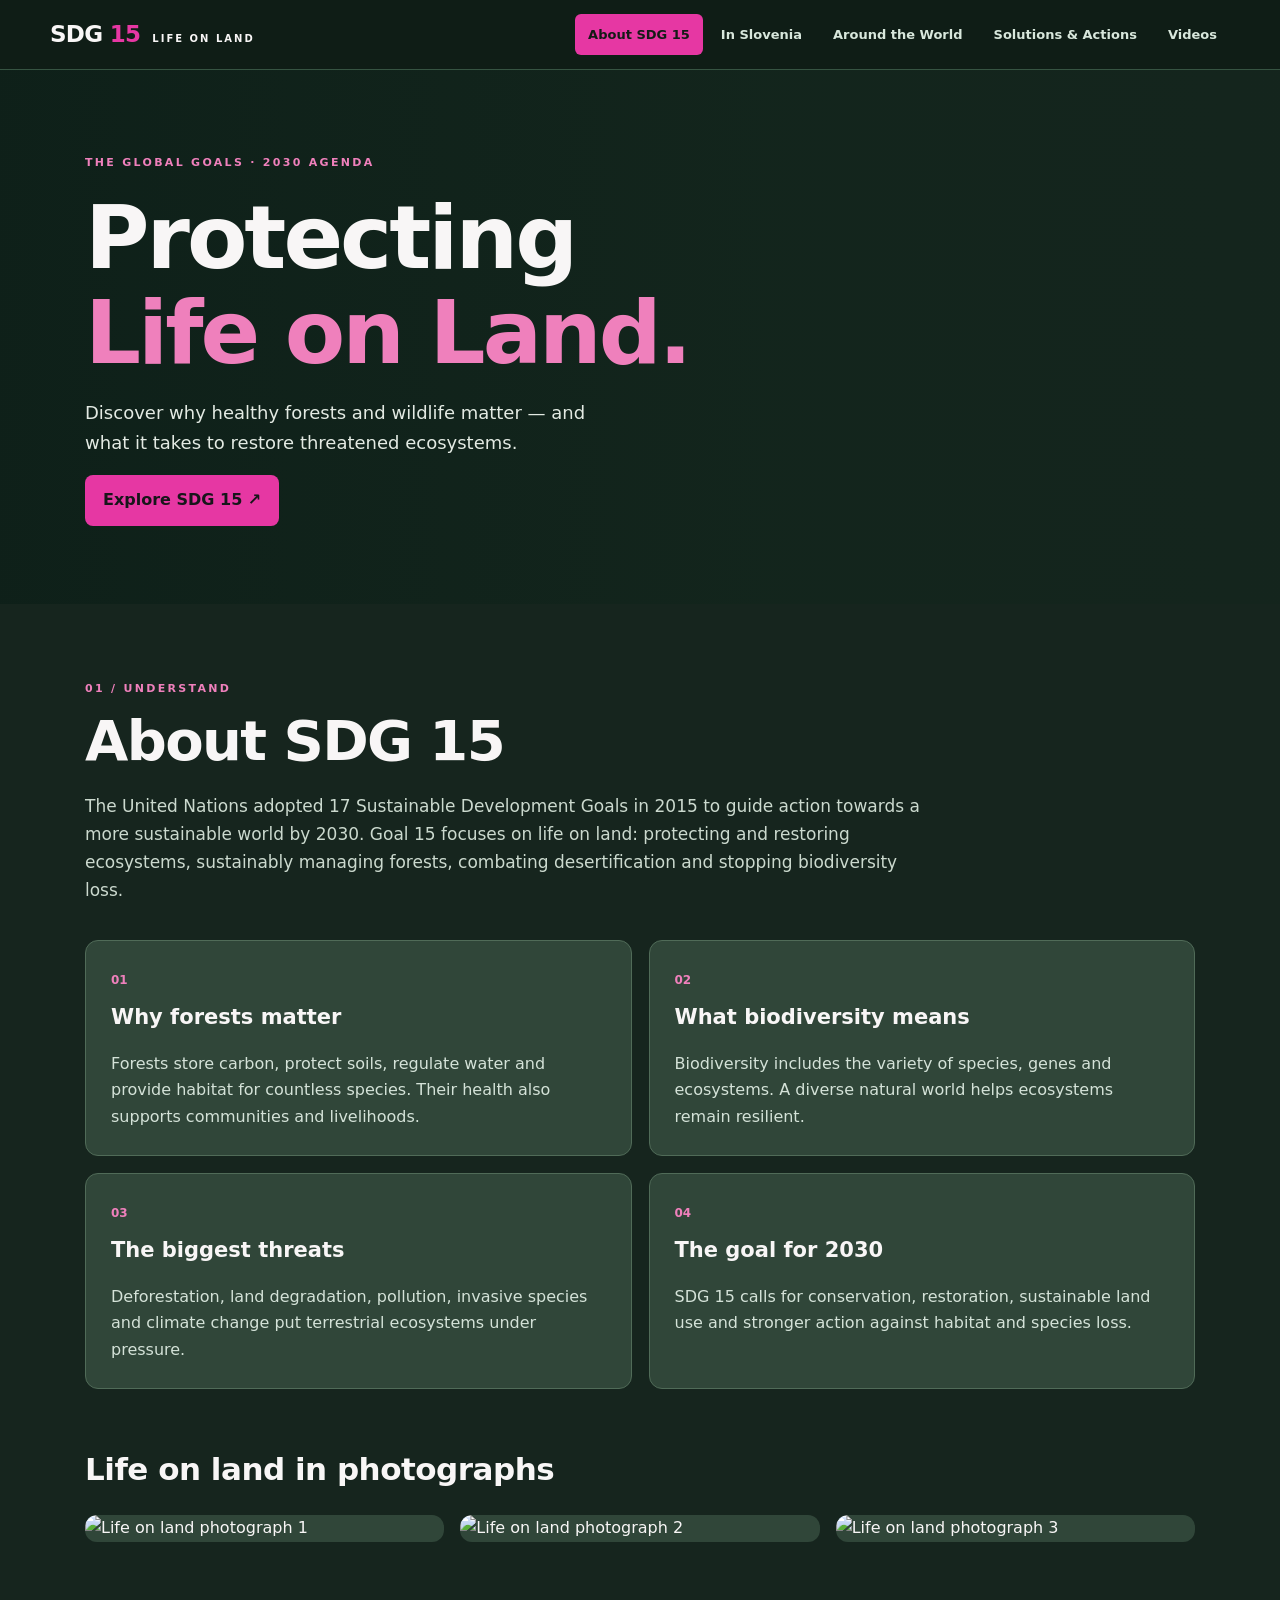
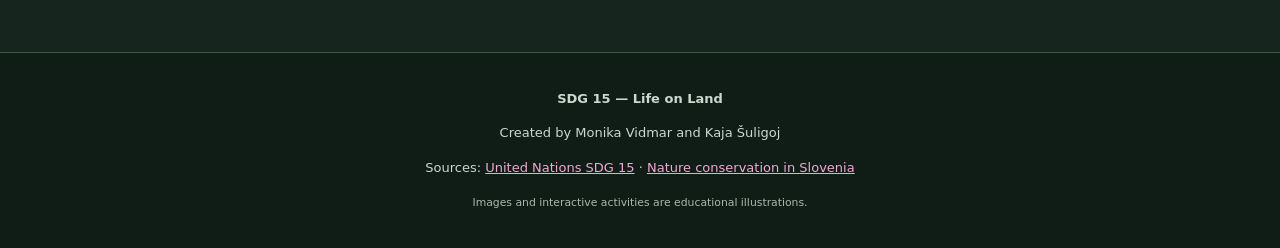
==== index.html @ 10793a38 "Render homepage photographs from repository-relative image paths outside the script-managed gallery" ====
<!doctype html><html lang="en"><head><meta charset="utf-8"><meta name="viewport" content="width=device-width,initial-scale=1"><meta name="theme-color" content="#16251e"><meta name="description" content="Explore SDG 15, Slovenian wildlife and forest conservation worldwide through interactive missions."><title>Life on Land | SDG 15</title><link rel="stylesheet" href="style.css?v=gallery-fix-4"></head><body><header><a class="logo" href="#about">SDG <b>15</b><small>LIFE ON LAND</small></a><nav aria-label="Main navigation"><a href="#about">About SDG 15</a><a href="#slovenia">In Slovenia</a><a href="#world">Around the World</a><a href="#solutions">Solutions &amp; Actions</a><a href="#videos">Videos</a></nav></header><div class="hero"><div class="wrap"><span class="eyebrow">THE GLOBAL GOALS · 2030 AGENDA</span><h1>Protecting<br><em>Life on Land.</em></h1><p>Discover why healthy forests and wildlife matter — and what it takes to restore threatened ecosystems.</p><a class="primary" href="#about">Explore SDG 15 <span aria-hidden="true">↗</span></a></div></div><main class="wrap"><section class="page" id="about"><div class="intro"><span class="eyebrow">01 / UNDERSTAND</span><h2>About SDG 15</h2><p>The United Nations adopted 17 Sustainable Development Goals in 2015 to guide action towards a more sustainable world by 2030. Goal 15 focuses on life on land: protecting and restoring ecosystems, sustainably managing forests, combating desertification and stopping biodiversity loss.</p></div><div class="cards two"><article class="card"><span class="index">01</span><h3>Why forests matter</h3><p>Forests store carbon, protect soils, regulate water and provide habitat for countless species. Their health also supports communities and livelihoods.</p></article><article class="card"><span class="index">02</span><h3>What biodiversity means</h3><p>Biodiversity includes the variety of species, genes and ecosystems. A diverse natural world helps ecosystems remain resilient.</p></article><article class="card"><span class="index">03</span><h3>The biggest threats</h3><p>Deforestation, land degradation, pollution, invasive species and climate change put terrestrial ecosystems under pressure.</p></article><article class="card"><span class="index">04</span><h3>The goal for 2030</h3><p>SDG 15 calls for conservation, restoration, sustainable land use and stronger action against habitat and species loss.</p></article></div><h3 class="subhead">Life on land in photographs</h3><div aria-label="Life on land photographs" style="display:grid;grid-template-columns:repeat(auto-fit,minmax(220px,1fr));gap:16px;margin:20px 0"><img src="slike/multimediji2.png" alt="Life on land photograph 1" style="display:block;width:100%;height:auto;max-height:380px;object-fit:contain;background:#304639;border-radius:12px"><img src="slike/multimediji3.png" alt="Life on land photograph 2" style="display:block;width:100%;height:auto;max-height:380px;object-fit:contain;background:#304639;border-radius:12px"><img src="slike/multimediji5.png" alt="Life on land photograph 3" style="display:block;width:100%;height:auto;max-height:380px;object-fit:contain;background:#304639;border-radius:12px"></div></section><section class="page" id="slovenia"><div class="intro"><span class="eyebrow">02 / LOCAL ECOSYSTEMS</span><h2>SDG 15 in Slovenia</h2><p>More than half of Slovenia is forested. From the Julian Alps to the Dinaric forests, the country is home to remarkable wildlife and protected landscapes. Conservation must balance healthy habitats with human activity.</p></div><div class="cards two"><article class="card"><h3>Forests and biodiversity</h3><p>Slovenian forests are home to brown bears, wolves, Eurasian lynx, deer and many bird species. Connected habitats help wildlife survive.</p></article><article class="card"><h3>Protection and challenges</h3><p>Triglav National Park and Natura 2000 sites help safeguard habitats. Fragmentation, invasive species, storms, drought and pests remain concerns.</p></article></div><h3 class="subhead">Forest Guardians <span class="tag">9 hidden animals</span></h3><p class="muted">Search a dark Slovenian forest with your flashlight. Find nine hidden animals and discover a fascinating fact about each one.</p><div class="game-panel"><div class="game-head"><div><span class="eyebrow">SLOVENIA · INTERACTIVE EXPERIENCE</span><h3 id="fg-title">Night Forest Adventure</h3></div><span class="status" id="fg-status">ANIMAL SEARCH</span></div><p id="fg-instruction" class="muted">Move your flashlight across the forest. Look carefully for nine hidden animals and tap each one to discover a fact.</p><div id="night-game" class="night-game" aria-label="Explore the forest by moving the flashlight"><div class="night-forest"></div><div class="darkness" id="darkness"></div><div id="animal-layer"></div><div class="torch" id="torch"></div></div><div class="game-foot"><p id="fg-progress" aria-live="polite">Animals Found: 0 / 9</p><button type="button" class="secondary" id="fg-replay">Play Again</button></div><div id="animal-facts" class="fact-grid"></div></div></div><h3 class="subhead">Slovenia in photographs</h3><div class="gallery" data-gallery="slovenia"></div></section><section class="page" id="world"><div class="intro"><span class="eyebrow">03 / GLOBAL PERSPECTIVE</span><h2>SDG 15 Around the World</h2><p>Environmental challenges vary across countries. Explore five real forest regions on the interactive map to learn how deforestation, habitat fragmentation and biodiversity loss affect ecosystems.</p></div><div class="cards three"><article class="card"><h3>Deforestation</h3><p>Clearing forests for agriculture and other land uses removes habitat and disrupts ecosystems.</p></article><article class="card"><h3>Habitat fragmentation</h3><p>Roads and land conversion can divide wildlife populations and interrupt movement.</p></article><article class="card"><h3>Degraded land</h3><p>Soil damage, unsustainable land use and pollution can make ecosystems harder to restore.</p></article></div><h3 class="subhead">Interactive World Map</h3><p class="muted">Click a location on the world map to discover an environmental problem and learn what can help protect nature.</p><div class="map-shell"><div class="world-map satellite-map" id="info-map" aria-label="Interactive satellite world map"></div><div class="map-detail" id="info-detail" aria-live="polite"><span class="eyebrow">SELECT A LOCATION</span><h3>Explore a forest region</h3><p>Choose one of the five marked locations on the map.</p></div></div><h3 class="subhead">Global ecosystems in photographs</h3><div class="gallery" data-gallery="world"></div></section><section class="page" id="solutions"><div class="intro"><span class="eyebrow">04 / TAKE ACTION</span><h2>Solutions and Actions</h2><p>Conservation requires long-term protection, careful land management and ecological restoration. Explore practical approaches — then test your knowledge with a final SDG 15 quiz.</p></div><div class="cards two"><article class="card"><h3>Restore native vegetation</h3><p>Support natural regeneration and plant appropriate native species where restoration is needed.</p></article><article class="card"><h3>Reconnect habitats</h3><p>Protect wildlife corridors so animals can move between forest areas.</p></article><article class="card"><h3>Protect threatened species</h3><p>Safeguard important habitats, reduce human pressures and support conservation monitoring.</p></article><article class="card"><h3>Choose sustainable practices</h3><p>Reduce waste, support responsible products and land use, and participate in local conservation.</p></article></div><h3 class="subhead">Final SDG 15 Quiz <span class="tag">5 questions</span></h3><p class="muted">Test what you have learned about protecting life on land. Choose one answer for each question and see your final score.</p><div class="game-panel" id="final-quiz"><div class="game-head"><div><span class="eyebrow">SDG 15 · KNOWLEDGE CHECK</span><h3>How much do you know?</h3></div><span class="status" id="quiz-progress">QUESTION 1 / 5</span></div><div id="quiz-question-area" aria-live="polite"></div><div id="quiz-result" hidden aria-live="polite"></div><div class="quiz-actions"><button type="button" class="primary" id="quiz-next" disabled>Next question</button><button type="button" class="secondary" id="quiz-restart" hidden>Try again</button></div></div><h3 class="subhead">Conservation in photographs</h3><div class="gallery" data-gallery="solutions"></div></section><section class="page" id="videos"><div class="intro"><span class="eyebrow">05 / WATCH &amp; LEARN</span><h2>Videos</h2><p>Explore two videos about our planet and the importance of protecting life on land.</p></div><div class="cards two video-grid"><article class="card"><h3>Video 1</h3><div class="video-frame"><iframe src="https://www.youtube-nocookie.com/embed/gXjUdasfAfE" title="SDG 15 video 1" loading="lazy" referrerpolicy="strict-origin-when-cross-origin" allow="accelerometer; autoplay; clipboard-write; encrypted-media; gyroscope; picture-in-picture; web-share" allowfullscreen></iframe></div><p><a href="https://www.youtube.com/watch?v=gXjUdasfAfE" target="_blank" rel="noopener noreferrer">Watch on YouTube</a></p></article><article class="card"><h3>Video 2</h3><div class="video-frame"><iframe src="https://www.youtube-nocookie.com/embed/oK_-qYKt3nM" title="SDG 15 video 2" loading="lazy" referrerpolicy="strict-origin-when-cross-origin" allow="accelerometer; autoplay; clipboard-write; encrypted-media; gyroscope; picture-in-picture; web-share" allowfullscreen></iframe></div><p><a href="https://www.youtube.com/watch?v=oK_-qYKt3nM" target="_blank" rel="noopener noreferrer">Watch on YouTube</a></p></article></div></section></main><dialog id="lightbox"><button class="secondary" id="close-lightbox">Close</button><img id="lightbox-img" alt=""><p id="lightbox-caption"></p></dialog><footer><strong>SDG 15 — Life on Land</strong><p>Created by Monika Vidmar and Kaja Šuligoj</p><p>Sources: <a href="https://sdgs.un.org/goals/goal15" target="_blank" rel="noopener">United Nations SDG 15</a> · <a href="https://www.gov.si/en/topics/nature-conservation/" target="_blank" rel="noopener">Nature conservation in Slovenia</a></p><small>Images and interactive activities are educational illustrations.</small></footer><script src="script.js?v=quiz-videos-1" defer></script></body></html>
---- style.css ----
:root{font-family:Inter,system-ui,-apple-system,Segoe UI,sans-serif;color:#f8f6f6;background:#16251e;--bg:#16251e;--panel:#304639;--pink:#e637a3;--green:#517a61;--line:#506b58;--muted:#cbd9ce}*{box-sizing:border-box}html{scroll-behavior:smooth}body{margin:0;line-height:1.65}button,a{font:inherit}button{cursor:pointer}button:disabled{opacity:.45;cursor:not-allowed}a{color:inherit}header{position:sticky;top:0;z-index:30;background:#101d16ee;backdrop-filter:blur(15px);border-bottom:1px solid #365442;display:flex;justify-content:space-between;align-items:center;padding:14px max(24px,calc((100vw - 1180px)/2));gap:22px}.logo{text-decoration:none;font-size:23px;font-weight:850;white-space:nowrap;letter-spacing:-.7px}.logo b{color:var(--pink)}.logo small{display:inline-block;font-size:10px;letter-spacing:2px;margin-left:12px;font-weight:600}nav{display:flex;gap:5px;flex-wrap:wrap}nav a{text-decoration:none;font-size:13px;font-weight:650;padding:10px 13px;border-radius:6px;color:#d8e7dc}nav a:hover,nav a.active{background:var(--pink);color:#141b16}.wrap{max-width:1160px;margin:auto;padding-left:25px;padding-right:25px}.hero{background:linear-gradient(90deg,#0e2019f7,#12251ccc 60%,#12251c77),url('https://images.unsplash.com/photo-1448375240586-882707db888b?w=1800&q=85') center/cover;min-height:410px}.hero .wrap{padding-top:78px;padding-bottom:78px}.eyebrow{color:#ef80bc;letter-spacing:2.3px;font-size:11px;font-weight:850}.hero h1{font-size:clamp(50px,8vw,88px);letter-spacing:-3px;line-height:1.08;margin:15px 0}.hero h1 em{font-style:normal;color:#ef80bc}.hero p{max-width:530px;color:#e3eae3;font-size:18px}.primary,.secondary{border-radius:8px;padding:11px 17px;text-decoration:none;display:inline-block;font-weight:750;border:1px solid transparent}.primary{background:var(--pink);color:#17161a}.primary:hover{background:#fa7ac4}.secondary{background:#243b2c;border-color:#63816b;color:#f8f6f6}.secondary:hover{background:#365542}.page{display:none;padding-top:70px;padding-bottom:90px;scroll-margin-top:80px}.page.active{display:block}.intro{max-width:850px;margin-bottom:36px}.intro h2{font-size:clamp(36px,5vw,56px);line-height:1.1;letter-spacing:-1.6px;margin:10px 0 20px}.intro p{font-size:17px;color:var(--muted)}.cards{display:grid;gap:17px}.cards.two{grid-template-columns:repeat(2,1fr)}.cards.three{grid-template-columns:repeat(3,1fr)}.card,.game-panel{background:var(--panel);border:1px solid var(--line);border-radius:13px;padding:25px}.card h3{font-size:21px;margin:8px 0}.card p{color:#d4e2d8;margin-bottom:0}.index{color:#ef80bc;font-size:12px;font-weight:800}.subhead{font-size:clamp(24px,3vw,31px);letter-spacing:-.5px;margin:55px 0 13px}.tag{font-size:11px;vertical-align:middle;color:#f3b4d8;border:1px solid #b6598c;border-radius:30px;padding:5px 10px;letter-spacing:.2px}.muted{color:var(--muted)}.gallery{display:grid;grid-template-columns:repeat(3,1fr);gap:17px}.photo{background:var(--panel);border:1px solid var(--line);padding:0;text-align:left;border-radius:10px;overflow:hidden;color:#fff}.photo img{display:block;width:100%;aspect-ratio:4/3;object-fit:cover;background:#203a2a}.photo span{display:block;padding:12px 15px;font-size:14px;font-weight:700}.photo:hover{border-color:var(--pink)}.game-panel{padding:24px}.game-head,.forest-top{display:flex;align-items:center;justify-content:space-between;gap:14px;margin-bottom:12px}.game-head h3,.forest-top h3{font-size:24px;margin:4px 0}.status{font-size:11px;letter-spacing:1px;border:1px solid #8a6c7b;border-radius:50px;padding:7px 11px;white-space:nowrap}.game-foot{display:flex;justify-content:space-between;align-items:center;gap:12px}.night-game{position:relative;height:355px;overflow:hidden;border-radius:11px;touch-action:none;background:#102218}.night-forest{position:absolute;inset:0;background:linear-gradient(#07160b33,#07160b44),url('https://images.unsplash.com/photo-1448375240586-882707db888b?w=1200&q=85') center/cover;filter:brightness(.75)}.darkness{position:absolute;inset:0;pointer-events:none;background:radial-gradient(circle 105px at var(--x,50%) var(--y,50%),transparent 0%,#020806ee 130px,#020806fa 240px)}.torch{position:absolute;left:var(--x,50%);top:var(--y,50%);width:18px;height:18px;border:2px solid #f4c9e3;border-radius:50%;transform:translate(-50%,-50%);pointer-events:none;box-shadow:0 0 0 8px #e637a322}.animal-spot{position:absolute;transform:translate(-50%,-50%);border:1px solid #e8d5bdc9;background:#13221acc;color:#fff;border-radius:50%;width:42px;height:42px;font-size:23px;display:grid;place-items:center;transition:opacity .3s}.animal-spot:not(.visible):not(.found){opacity:.15}.animal-spot.found{background:#e637a3;color:#111}.animal-spot.visible{opacity:1}.fact-grid{display:grid;grid-template-columns:repeat(3,1fr);gap:9px;margin-top:12px}.fact{border:1px solid var(--line);padding:12px;border-radius:8px;font-size:12px;background:#20392a}.fact b{display:block;color:#f7aed8;font-size:13px}.sanctuary-scene{height:230px;border-radius:10px;position:relative;overflow:hidden;background:linear-gradient(#90b8a8 0 48%,#48764b 49%,#2b5030 100%);margin:15px 0}.sanctuary-title{position:absolute;top:10px;left:15px;background:#12251bdc;padding:4px 9px;border-radius:4px;font-weight:700}.sanctuary-object{position:absolute;bottom:25px;font-size:35px;filter:drop-shadow(0 3px 2px #0005)}.tool-row{display:flex;gap:9px;flex-wrap:wrap;margin:15px 0}.tool-row button{padding:10px 13px;border-radius:7px;border:1px solid #75977f;background:#213c2c;color:white;font-weight:650}.tool-row button.selected{background:var(--pink);color:#101c16}.tool-row button:hover:not(:disabled){border-color:#f8a2d4}.map-shell{display:grid;grid-template-columns:1.55fr 1fr;gap:16px}.world-map{position:relative;min-height:330px;border-radius:12px;overflow:hidden;background:radial-gradient(ellipse at 35% 30%,#315d58,#102f34 70%);border:1px solid #638078}.world-map svg{display:block;width:100%;height:100%;min-height:330px}.map-marker{cursor:pointer;outline:none}.map-marker circle{fill:var(--pink);stroke:#fff;stroke-width:2}.map-marker:hover circle,.map-marker:focus circle{fill:#fff;stroke:var(--pink);stroke-width:4}.map-marker text{fill:white;font-size:12px;font-weight:750;paint-order:stroke;stroke:#12241e;stroke-width:3}.map-detail{background:var(--panel);border:1px solid var(--line);border-radius:12px;padding:24px}.map-detail h3{font-size:24px}.map-detail p{color:var(--muted)}.mission-list{display:grid;grid-template-columns:repeat(5,1fr);gap:8px;margin-top:12px}.mission-btn{background:#213a2b;border:1px solid #54745e;border-radius:8px;color:white;padding:10px;text-align:left;font-size:12px;line-height:1.5}.mission-btn b{display:block;font-size:13px}.mission-btn:hover:not(:disabled){border-color:var(--pink)}.mission-btn.active{border-color:var(--pink);background:#583349}.mission-btn.complete{border-color:#a7d8ac}.forest-top{margin-top:22px}.forest-viewport{position:relative;overflow:hidden;border:1px solid #718a73;border-radius:12px;height:355px;background:#254632;outline-offset:3px}.forest-panorama{position:absolute;inset:0;width:300%;transition:transform .5s ease;background:linear-gradient(#07170e60,#10271950),url('https://images.unsplash.com/photo-1448375240586-882707db888b?w=1800&q=85') center/cover}.forest-canopy{position:absolute;inset:0;background:linear-gradient(#0a2b16a0,transparent 42%,transparent 70%,#142f1c90)}.forest-ground{position:absolute;bottom:0;height:28%;width:100%;background:linear-gradient(transparent,#1d3520c9)}.forest-vignette{position:absolute;inset:0;pointer-events:none;box-shadow:inset 0 0 85px #071309a8}.forest-object,.forest-animal{position:absolute;bottom:12%;border:1px solid #ffffff9c;background:#10271cdb;color:white;border-radius:10px;padding:7px 10px;z-index:2;white-space:nowrap}.forest-object{font-size:14px}.forest-object.fixed{background:#255438}.forest-animal{bottom:32%;border-color:#f3bbdb;background:#4a2941dc;animation:wander 5s ease-in-out infinite alternate}.forest-animal:nth-child(even){animation-delay:-2s}@keyframes wander{to{translate:16px -5px}}.forest-object:focus,.forest-animal:focus{outline:3px solid var(--pink)}.controls{display:flex;align-items:center;justify-content:space-between;gap:10px;margin:12px 0}.controls span{font-size:13px;color:var(--muted)}.forest-stats{display:grid;grid-template-columns:repeat(3,1fr);gap:8px}.forest-stats>div{background:#1c3527;border:1px solid #54735c;padding:10px;border-radius:7px;font-size:12px}.forest-stats strong{display:block;font-size:22px;color:#f7a3d2}.wildlife-info{padding:12px 14px;background:#213a2a;border-left:3px solid var(--pink);margin:15px 0}.forest-top h3{margin:0}#forest-feedback{min-height:26px}#forest-game h4{margin-bottom:4px}dialog{background:#233d2d;border:1px solid var(--pink);color:white;border-radius:12px;max-width:90vw;padding:18px}dialog::backdrop{background:#000c}dialog img{display:block;max-width:100%;max-height:70vh;object-fit:contain;margin:12px auto}footer{text-align:center;background:#101d16;padding:35px 20px;color:#c9d9ce;font-size:13px;border-top:1px solid #405c47}footer a{color:#f6a5d4}footer small{color:#a7bbaa}button:focus-visible,a:focus-visible{outline:3px solid #ff95d2;outline-offset:3px}[hidden]{display:none!important}@media(max-width:850px){header{flex-direction:column;align-items:flex-start;gap:6px}.cards.three{grid-template-columns:1fr 1fr}.map-shell{grid-template-columns:1fr}.mission-list{grid-template-columns:repeat(3,1fr)}}@media(max-width:620px){header{padding:12px 15px}nav a{font-size:11px;padding:7px}.wrap{padding-left:17px;padding-right:17px}.hero .wrap{padding-top:60px;padding-bottom:65px}.page{padding-top:45px}.cards.two,.cards.three,.gallery{grid-template-columns:1fr}.fact-grid{grid-template-columns:repeat(2,1fr)}.mission-list{grid-template-columns:repeat(2,1fr)}.game-panel{padding:14px}.night-game,.forest-viewport{height:290px}.game-head{align-items:flex-start}.forest-stats{gap:4px}.forest-stats>div{padding:7px}.forest-stats strong{font-size:17px}}

/* Forest Guardians: photograph-based, genuinely hidden wildlife. */
.animal-spot{width:clamp(49px,8vw,91px);height:clamp(45px,7vw,78px);padding:0;border:0;border-radius:30% 36% 28% 40%;background:transparent;overflow:hidden;opacity:0!important;visibility:hidden;pointer-events:none;box-shadow:none;filter:brightness(.78) saturate(.8);transition:opacity .15s ease;}
.animal-spot.visible:not(.found){opacity:1!important;visibility:visible;pointer-events:auto}
.animal-spot.found{opacity:0!important;visibility:hidden;pointer-events:none}
.animal-spot img{width:100%;height:100%;object-fit:cover;display:block;mask-image:radial-gradient(ellipse at center,black 37%,transparent 75%);-webkit-mask-image:radial-gradient(ellipse at center,black 37%,transparent 75%)}
.animal-spot:focus-visible{outline:2px solid #e637a3;outline-offset:2px}
.fact{display:flex;flex-direction:column;gap:8px;overflow:hidden;padding:0}
.fact-photo{width:100%;height:115px;object-fit:cover;background:#20392a}
.fact>div{padding:0 12px 12px}
.fact p{margin:5px 0 0;line-height:1.5}
@media(max-width:620px){.animal-spot{width:53px;height:50px}.fact-photo{height:95px}}

/* Independent satellite map and before/after comparison in Around the World */
.satellite-map{min-height:440px;background:#12322f}.satellite-map svg{min-height:440px}.map-shell{grid-template-columns:1.25fr 1fr;align-items:start}.map-detail{min-width:0}.world-pin{background:transparent;border:0}.world-pin span{display:grid;place-items:center;width:34px;height:34px;border-radius:50%;background:#e637a3;color:#fff;border:2px solid white;font-weight:800;box-shadow:0 2px 12px #0009}.world-pin span:hover{transform:scale(1.12)}.leaflet-container{font-family:inherit}.world-compare{position:relative;width:100%;aspect-ratio:4/3;overflow:hidden;border-radius:10px;background:#1a3226;margin:15px 0 10px;--reveal:50%;touch-action:pan-y}.world-compare img{position:absolute;inset:0;width:100%;height:100%;object-fit:cover;user-select:none;pointer-events:none}.compare-before{clip-path:inset(0 calc(100% - var(--reveal)) 0 0)}.compare-line{position:absolute;top:0;bottom:0;left:var(--reveal);width:3px;background:white;transform:translateX(-50%);pointer-events:none;box-shadow:0 0 7px #0009}.compare-line:after{content:'↔';position:absolute;top:50%;left:50%;transform:translate(-50%,-50%);display:grid;place-items:center;width:40px;height:40px;border-radius:50%;background:white;color:#1b3428;font-size:23px;font-weight:800;box-shadow:0 2px 10px #0007}.compare-label{position:absolute;top:12px;background:#10271edb;color:white;font-size:10px;font-weight:800;letter-spacing:1px;padding:5px 8px;border-radius:5px;pointer-events:none}.compare-label-before{left:10px}.compare-label-after{right:10px}.compare-range{position:absolute;inset:0;width:100%;height:100%;opacity:0;cursor:ew-resize;margin:0}.compare-range:focus-visible{opacity:.2;outline:3px solid #fff;outline-offset:-3px}.compare-note{display:block;color:#cbd9ce;font-size:11px;line-height:1.4}@media(max-width:850px){.map-shell{grid-template-columns:1fr}.satellite-map{min-height:340px}}


/* Around the World: isolated, responsive layout. */
#world .map-shell{display:grid;grid-template-columns:minmax(0,42%) minmax(0,1fr);gap:22px;align-items:start;width:100%;max-width:100%;}
#world .map-shell>*{min-width:0;max-width:100%;box-sizing:border-box;}
#world #info-map{position:relative;width:100%;height:auto;min-height:0;aspect-ratio:2/1;overflow:hidden;background:#0b2636 url('world-map.jpg') center center/100% 100% no-repeat;border:1px solid #668d80;border-radius:12px;}
#world .earth-map-label{position:absolute;left:10px;top:10px;padding:4px 7px;background:#0b292acc;color:#fff;border-radius:5px;font-size:10px;font-weight:750;letter-spacing:.7px;pointer-events:none;}
#world .earth-marker{position:absolute;display:grid;place-items:center;width:27px;height:27px;min-width:0;max-width:none;min-height:0;padding:0;transform:translate(-50%,-50%);border:2px solid white;border-radius:50%;background:#e637a3;color:white;font-size:12px;font-weight:800;line-height:1;z-index:2;box-shadow:0 2px 8px #0009;}
#world .earth-marker:hover,#world .earth-marker:focus-visible,#world .earth-marker.selected{background:#fff;color:#9a155f;border-color:#e637a3;outline:2px solid #fff;outline-offset:1px;}
#world #info-detail{padding:20px 22px;background:#304639;border:1px solid #506b58;border-radius:12px;min-width:0;overflow:hidden;}
#world #info-detail h3{font-size:23px;line-height:1.25;margin:8px 0 12px;}
#world #info-detail .world-problem-photo{display:block;width:100%;height:auto;aspect-ratio:16/9;object-fit:cover;border:1px solid #6a8975;border-radius:9px;margin:12px 0 16px;}
#world #info-detail .world-issue{color:#ffafd8;font-size:17px;margin:14px 0 7px;}
#world #info-detail .world-solution{color:#b7e7a8;font-size:17px;margin:18px 0 7px;}
#world #info-detail p{color:#d8e5db;line-height:1.6;margin:8px 0;}
@media(max-width:780px){#world .map-shell{grid-template-columns:minmax(0,1fr);}#world #info-map{max-width:600px;} }

/* Final quiz and video tab */
#final-quiz{max-width:850px}.quiz-question{font-size:clamp(19px,3vw,25px);margin:20px 0}.quiz-choices{display:grid;grid-template-columns:repeat(2,minmax(0,1fr));gap:12px}.quiz-choice{border:1px solid #78927c;border-radius:9px;background:#203b2b;color:white;text-align:left;padding:14px 16px;min-height:60px}.quiz-choice:hover:not(:disabled){border-color:#ef80bc;background:#3b3e35}.quiz-choice.correct{border-color:#a9efb0;background:#255a38;color:#fff;opacity:1}.quiz-choice.incorrect{border-color:#ff9baf;background:#663444;color:#fff;opacity:1}.quiz-choice:disabled{cursor:default}.quiz-feedback{min-height:27px;color:#e7e3d3}.quiz-actions{display:flex;gap:12px;margin-top:18px}.video-grid .card{min-width:0}.video-frame{position:relative;width:100%;aspect-ratio:16/9;background:#102218;border-radius:10px;overflow:hidden}.video-frame iframe{width:100%;height:100%;border:0;display:block}.video-grid .card p a{color:#ffb4dc}@media(max-width:620px){.quiz-choices{grid-template-columns:1fr}}
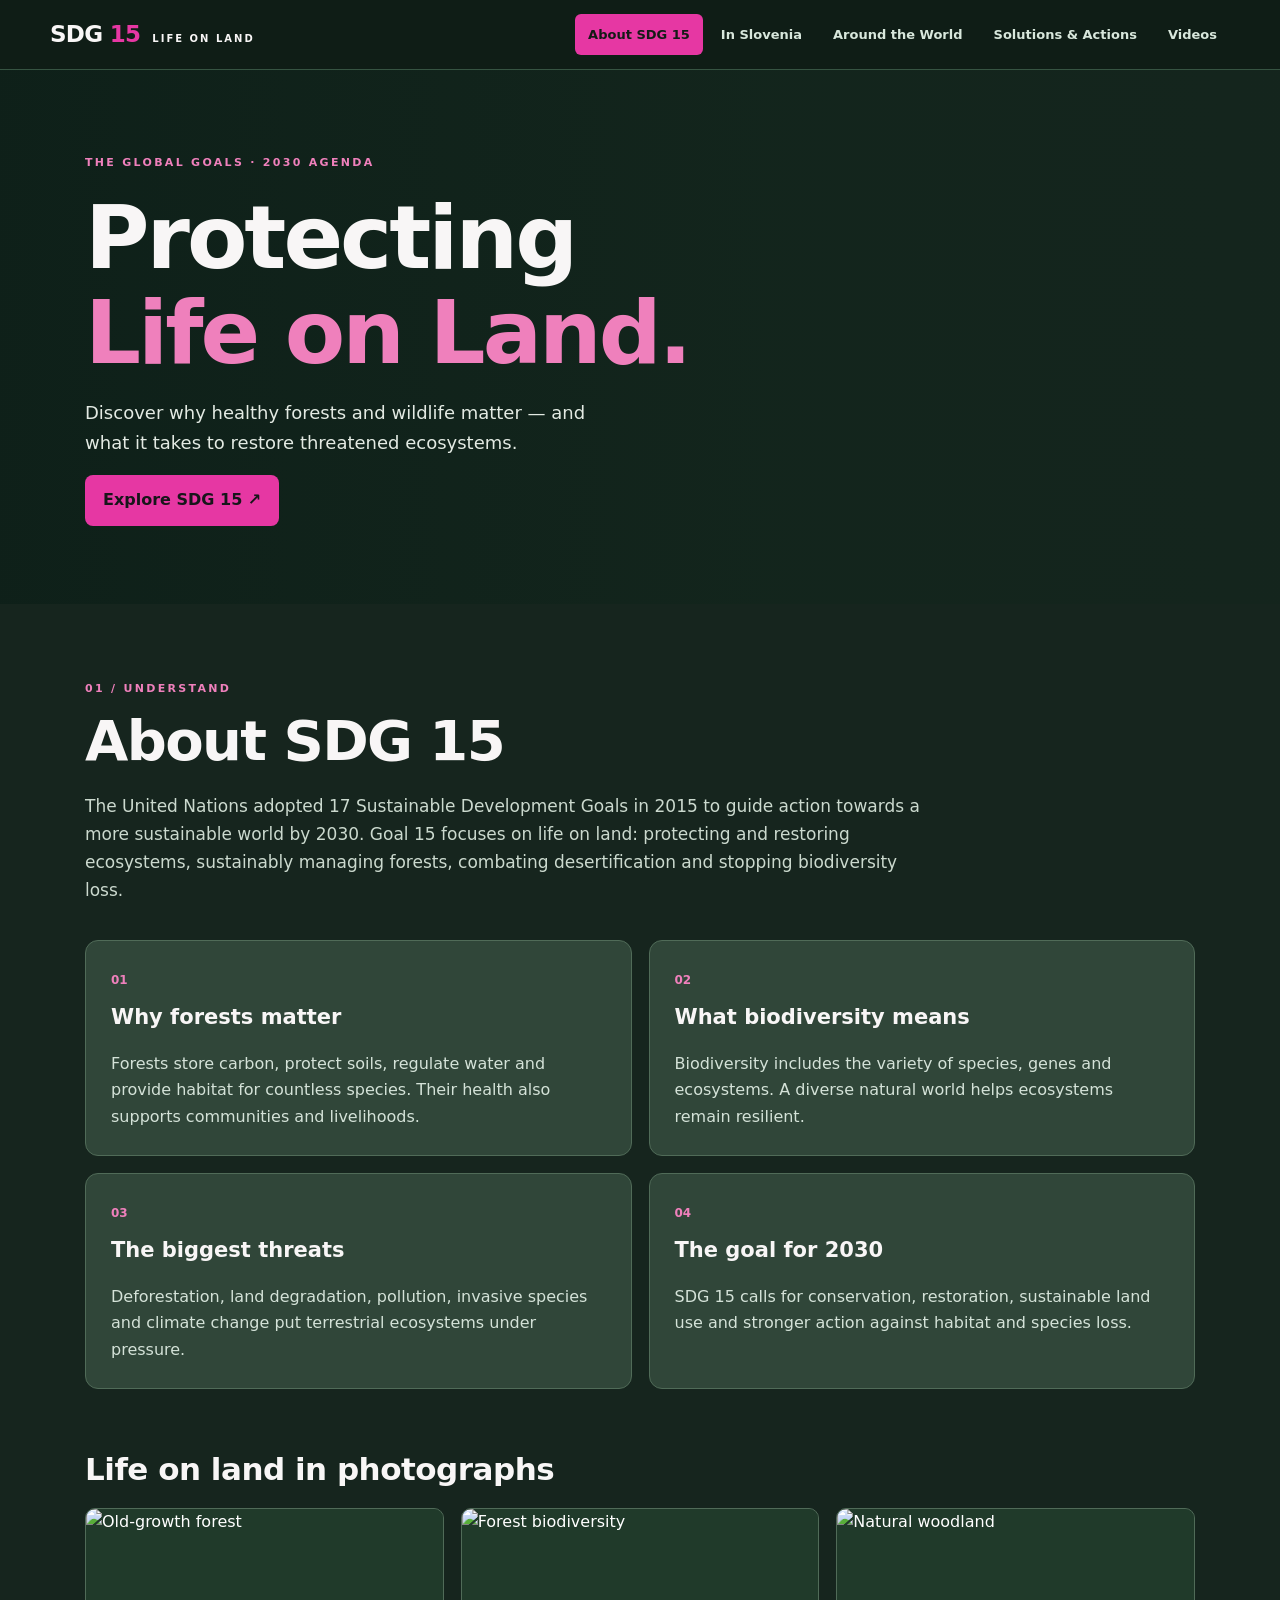
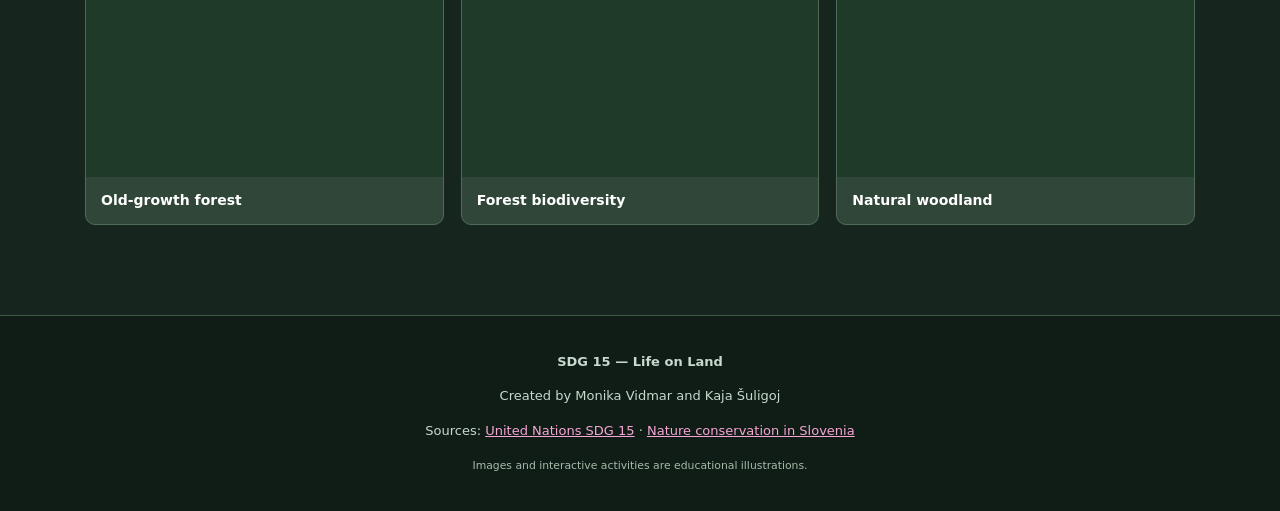
==== commit ff488e60: "Restore the original working homepage layout and interactive SDG 15 content after the broken gallery" ====
--- a/index.html
+++ b/index.html
@@ -1 +1 @@
-<!doctype html><html lang="en"><head><meta charset="utf-8"><meta name="viewport" content="width=device-width,initial-scale=1"><meta name="theme-color" content="#16251e"><meta name="description" content="Explore SDG 15, Slovenian wildlife and forest conservation worldwide through interactive missions."><title>Life on Land | SDG 15</title><link rel="stylesheet" href="style.css?v=gallery-fix-4"></head><body><header><a class="logo" href="#about">SDG <b>15</b><small>LIFE ON LAND</small></a><nav aria-label="Main navigation"><a href="#about">About SDG 15</a><a href="#slovenia">In Slovenia</a><a href="#world">Around the World</a><a href="#solutions">Solutions &amp; Actions</a><a href="#videos">Videos</a></nav></header><div class="hero"><div class="wrap"><span class="eyebrow">THE GLOBAL GOALS · 2030 AGENDA</span><h1>Protecting<br><em>Life on Land.</em></h1><p>Discover why healthy forests and wildlife matter — and what it takes to restore threatened ecosystems.</p><a class="primary" href="#about">Explore SDG 15 <span aria-hidden="true">↗</span></a></div></div><main class="wrap"><section class="page" id="about"><div class="intro"><span class="eyebrow">01 / UNDERSTAND</span><h2>About SDG 15</h2><p>The United Nations adopted 17 Sustainable Development Goals in 2015 to guide action towards a more sustainable world by 2030. Goal 15 focuses on life on land: protecting and restoring ecosystems, sustainably managing forests, combating desertification and stopping biodiversity loss.</p></div><div class="cards two"><article class="card"><span class="index">01</span><h3>Why forests matter</h3><p>Forests store carbon, protect soils, regulate water and provide habitat for countless species. Their health also supports communities and livelihoods.</p></article><article class="card"><span class="index">02</span><h3>What biodiversity means</h3><p>Biodiversity includes the variety of species, genes and ecosystems. A diverse natural world helps ecosystems remain resilient.</p></article><article class="card"><span class="index">03</span><h3>The biggest threats</h3><p>Deforestation, land degradation, pollution, invasive species and climate change put terrestrial ecosystems under pressure.</p></article><article class="card"><span class="index">04</span><h3>The goal for 2030</h3><p>SDG 15 calls for conservation, restoration, sustainable land use and stronger action against habitat and species loss.</p></article></div><h3 class="subhead">Life on land in photographs</h3><div aria-label="Life on land photographs" style="display:grid;grid-template-columns:repeat(auto-fit,minmax(220px,1fr));gap:16px;margin:20px 0"><img src="slike/multimediji2.png" alt="Life on land photograph 1" style="display:block;width:100%;height:auto;max-height:380px;object-fit:contain;background:#304639;border-radius:12px"><img src="slike/multimediji3.png" alt="Life on land photograph 2" style="display:block;width:100%;height:auto;max-height:380px;object-fit:contain;background:#304639;border-radius:12px"><img src="slike/multimediji5.png" alt="Life on land photograph 3" style="display:block;width:100%;height:auto;max-height:380px;object-fit:contain;background:#304639;border-radius:12px"></div></section><section class="page" id="slovenia"><div class="intro"><span class="eyebrow">02 / LOCAL ECOSYSTEMS</span><h2>SDG 15 in Slovenia</h2><p>More than half of Slovenia is forested. From the Julian Alps to the Dinaric forests, the country is home to remarkable wildlife and protected landscapes. Conservation must balance healthy habitats with human activity.</p></div><div class="cards two"><article class="card"><h3>Forests and biodiversity</h3><p>Slovenian forests are home to brown bears, wolves, Eurasian lynx, deer and many bird species. Connected habitats help wildlife survive.</p></article><article class="card"><h3>Protection and challenges</h3><p>Triglav National Park and Natura 2000 sites help safeguard habitats. Fragmentation, invasive species, storms, drought and pests remain concerns.</p></article></div><h3 class="subhead">Forest Guardians <span class="tag">9 hidden animals</span></h3><p class="muted">Search a dark Slovenian forest with your flashlight. Find nine hidden animals and discover a fascinating fact about each one.</p><div class="game-panel"><div class="game-head"><div><span class="eyebrow">SLOVENIA · INTERACTIVE EXPERIENCE</span><h3 id="fg-title">Night Forest Adventure</h3></div><span class="status" id="fg-status">ANIMAL SEARCH</span></div><p id="fg-instruction" class="muted">Move your flashlight across the forest. Look carefully for nine hidden animals and tap each one to discover a fact.</p><div id="night-game" class="night-game" aria-label="Explore the forest by moving the flashlight"><div class="night-forest"></div><div class="darkness" id="darkness"></div><div id="animal-layer"></div><div class="torch" id="torch"></div></div><div class="game-foot"><p id="fg-progress" aria-live="polite">Animals Found: 0 / 9</p><button type="button" class="secondary" id="fg-replay">Play Again</button></div><div id="animal-facts" class="fact-grid"></div></div></div><h3 class="subhead">Slovenia in photographs</h3><div class="gallery" data-gallery="slovenia"></div></section><section class="page" id="world"><div class="intro"><span class="eyebrow">03 / GLOBAL PERSPECTIVE</span><h2>SDG 15 Around the World</h2><p>Environmental challenges vary across countries. Explore five real forest regions on the interactive map to learn how deforestation, habitat fragmentation and biodiversity loss affect ecosystems.</p></div><div class="cards three"><article class="card"><h3>Deforestation</h3><p>Clearing forests for agriculture and other land uses removes habitat and disrupts ecosystems.</p></article><article class="card"><h3>Habitat fragmentation</h3><p>Roads and land conversion can divide wildlife populations and interrupt movement.</p></article><article class="card"><h3>Degraded land</h3><p>Soil damage, unsustainable land use and pollution can make ecosystems harder to restore.</p></article></div><h3 class="subhead">Interactive World Map</h3><p class="muted">Click a location on the world map to discover an environmental problem and learn what can help protect nature.</p><div class="map-shell"><div class="world-map satellite-map" id="info-map" aria-label="Interactive satellite world map"></div><div class="map-detail" id="info-detail" aria-live="polite"><span class="eyebrow">SELECT A LOCATION</span><h3>Explore a forest region</h3><p>Choose one of the five marked locations on the map.</p></div></div><h3 class="subhead">Global ecosystems in photographs</h3><div class="gallery" data-gallery="world"></div></section><section class="page" id="solutions"><div class="intro"><span class="eyebrow">04 / TAKE ACTION</span><h2>Solutions and Actions</h2><p>Conservation requires long-term protection, careful land management and ecological restoration. Explore practical approaches — then test your knowledge with a final SDG 15 quiz.</p></div><div class="cards two"><article class="card"><h3>Restore native vegetation</h3><p>Support natural regeneration and plant appropriate native species where restoration is needed.</p></article><article class="card"><h3>Reconnect habitats</h3><p>Protect wildlife corridors so animals can move between forest areas.</p></article><article class="card"><h3>Protect threatened species</h3><p>Safeguard important habitats, reduce human pressures and support conservation monitoring.</p></article><article class="card"><h3>Choose sustainable practices</h3><p>Reduce waste, support responsible products and land use, and participate in local conservation.</p></article></div><h3 class="subhead">Final SDG 15 Quiz <span class="tag">5 questions</span></h3><p class="muted">Test what you have learned about protecting life on land. Choose one answer for each question and see your final score.</p><div class="game-panel" id="final-quiz"><div class="game-head"><div><span class="eyebrow">SDG 15 · KNOWLEDGE CHECK</span><h3>How much do you know?</h3></div><span class="status" id="quiz-progress">QUESTION 1 / 5</span></div><div id="quiz-question-area" aria-live="polite"></div><div id="quiz-result" hidden aria-live="polite"></div><div class="quiz-actions"><button type="button" class="primary" id="quiz-next" disabled>Next question</button><button type="button" class="secondary" id="quiz-restart" hidden>Try again</button></div></div><h3 class="subhead">Conservation in photographs</h3><div class="gallery" data-gallery="solutions"></div></section><section class="page" id="videos"><div class="intro"><span class="eyebrow">05 / WATCH &amp; LEARN</span><h2>Videos</h2><p>Explore two videos about our planet and the importance of protecting life on land.</p></div><div class="cards two video-grid"><article class="card"><h3>Video 1</h3><div class="video-frame"><iframe src="https://www.youtube-nocookie.com/embed/gXjUdasfAfE" title="SDG 15 video 1" loading="lazy" referrerpolicy="strict-origin-when-cross-origin" allow="accelerometer; autoplay; clipboard-write; encrypted-media; gyroscope; picture-in-picture; web-share" allowfullscreen></iframe></div><p><a href="https://www.youtube.com/watch?v=gXjUdasfAfE" target="_blank" rel="noopener noreferrer">Watch on YouTube</a></p></article><article class="card"><h3>Video 2</h3><div class="video-frame"><iframe src="https://www.youtube-nocookie.com/embed/oK_-qYKt3nM" title="SDG 15 video 2" loading="lazy" referrerpolicy="strict-origin-when-cross-origin" allow="accelerometer; autoplay; clipboard-write; encrypted-media; gyroscope; picture-in-picture; web-share" allowfullscreen></iframe></div><p><a href="https://www.youtube.com/watch?v=oK_-qYKt3nM" target="_blank" rel="noopener noreferrer">Watch on YouTube</a></p></article></div></section></main><dialog id="lightbox"><button class="secondary" id="close-lightbox">Close</button><img id="lightbox-img" alt=""><p id="lightbox-caption"></p></dialog><footer><strong>SDG 15 — Life on Land</strong><p>Created by Monika Vidmar and Kaja Šuligoj</p><p>Sources: <a href="https://sdgs.un.org/goals/goal15" target="_blank" rel="noopener">United Nations SDG 15</a> · <a href="https://www.gov.si/en/topics/nature-conservation/" target="_blank" rel="noopener">Nature conservation in Slovenia</a></p><small>Images and interactive activities are educational illustrations.</small></footer><script src="script.js?v=quiz-videos-1" defer></script></body></html>+<!doctype html><html lang="en"><head><meta charset="utf-8"><meta name="viewport" content="width=device-width,initial-scale=1"><meta name="theme-color" content="#16251e"><meta name="description" content="Explore SDG 15, Slovenian wildlife and forest conservation worldwide through interactive missions."><title>Life on Land | SDG 15</title><link rel="stylesheet" href="style.css?v=quiz-videos-1"></head><body><header><a class="logo" href="#about">SDG <b>15</b><small>LIFE ON LAND</small></a><nav aria-label="Main navigation"><a href="#about">About SDG 15</a><a href="#slovenia">In Slovenia</a><a href="#world">Around the World</a><a href="#solutions">Solutions &amp; Actions</a><a href="#videos">Videos</a></nav></header><div class="hero"><div class="wrap"><span class="eyebrow">THE GLOBAL GOALS · 2030 AGENDA</span><h1>Protecting<br><em>Life on Land.</em></h1><p>Discover why healthy forests and wildlife matter — and what it takes to restore threatened ecosystems.</p><a class="primary" href="#about">Explore SDG 15 <span aria-hidden="true">↗</span></a></div></div><main class="wrap"><section class="page" id="about"><div class="intro"><span class="eyebrow">01 / UNDERSTAND</span><h2>About SDG 15</h2><p>The United Nations adopted 17 Sustainable Development Goals in 2015 to guide action towards a more sustainable world by 2030. Goal 15 focuses on life on land: protecting and restoring ecosystems, sustainably managing forests, combating desertification and stopping biodiversity loss.</p></div><div class="cards two"><article class="card"><span class="index">01</span><h3>Why forests matter</h3><p>Forests store carbon, protect soils, regulate water and provide habitat for countless species. Their health also supports communities and livelihoods.</p></article><article class="card"><span class="index">02</span><h3>What biodiversity means</h3><p>Biodiversity includes the variety of species, genes and ecosystems. A diverse natural world helps ecosystems remain resilient.</p></article><article class="card"><span class="index">03</span><h3>The biggest threats</h3><p>Deforestation, land degradation, pollution, invasive species and climate change put terrestrial ecosystems under pressure.</p></article><article class="card"><span class="index">04</span><h3>The goal for 2030</h3><p>SDG 15 calls for conservation, restoration, sustainable land use and stronger action against habitat and species loss.</p></article></div><h3 class="subhead">Life on land in photographs</h3><div class="gallery" data-gallery="about"></div></section><section class="page" id="slovenia"><div class="intro"><span class="eyebrow">02 / LOCAL ECOSYSTEMS</span><h2>SDG 15 in Slovenia</h2><p>More than half of Slovenia is forested. From the Julian Alps to the Dinaric forests, the country is home to remarkable wildlife and protected landscapes. Conservation must balance healthy habitats with human activity.</p></div><div class="cards two"><article class="card"><h3>Forests and biodiversity</h3><p>Slovenian forests are home to brown bears, wolves, Eurasian lynx, deer and many bird species. Connected habitats help wildlife survive.</p></article><article class="card"><h3>Protection and challenges</h3><p>Triglav National Park and Natura 2000 sites help safeguard habitats. Fragmentation, invasive species, storms, drought and pests remain concerns.</p></article></div><h3 class="subhead">Forest Guardians <span class="tag">9 hidden animals</span></h3><p class="muted">Search a dark Slovenian forest with your flashlight. Find nine hidden animals and discover a fascinating fact about each one.</p><div class="game-panel"><div class="game-head"><div><span class="eyebrow">SLOVENIA · INTERACTIVE EXPERIENCE</span><h3 id="fg-title">Night Forest Adventure</h3></div><span class="status" id="fg-status">ANIMAL SEARCH</span></div><p id="fg-instruction" class="muted">Move your flashlight across the forest. Look carefully for nine hidden animals and tap each one to discover a fact.</p><div id="night-game" class="night-game" aria-label="Explore the forest by moving the flashlight"><div class="night-forest"></div><div class="darkness" id="darkness"></div><div id="animal-layer"></div><div class="torch" id="torch"></div></div><div class="game-foot"><p id="fg-progress" aria-live="polite">Animals Found: 0 / 9</p><button type="button" class="secondary" id="fg-replay">Play Again</button></div><div id="animal-facts" class="fact-grid"></div></div></div><h3 class="subhead">Slovenia in photographs</h3><div class="gallery" data-gallery="slovenia"></div></section><section class="page" id="world"><div class="intro"><span class="eyebrow">03 / GLOBAL PERSPECTIVE</span><h2>SDG 15 Around the World</h2><p>Environmental challenges vary across countries. Explore five real forest regions on the interactive map to learn how deforestation, habitat fragmentation and biodiversity loss affect ecosystems.</p></div><div class="cards three"><article class="card"><h3>Deforestation</h3><p>Clearing forests for agriculture and other land uses removes habitat and disrupts ecosystems.</p></article><article class="card"><h3>Habitat fragmentation</h3><p>Roads and land conversion can divide wildlife populations and interrupt movement.</p></article><article class="card"><h3>Degraded land</h3><p>Soil damage, unsustainable land use and pollution can make ecosystems harder to restore.</p></article></div><h3 class="subhead">Interactive World Map</h3><p class="muted">Click a location on the world map to discover an environmental problem and learn what can help protect nature.</p><div class="map-shell"><div class="world-map satellite-map" id="info-map" aria-label="Interactive satellite world map"></div><div class="map-detail" id="info-detail" aria-live="polite"><span class="eyebrow">SELECT A LOCATION</span><h3>Explore a forest region</h3><p>Choose one of the five marked locations on the map.</p></div></div><h3 class="subhead">Global ecosystems in photographs</h3><div class="gallery" data-gallery="world"></div></section><section class="page" id="solutions"><div class="intro"><span class="eyebrow">04 / TAKE ACTION</span><h2>Solutions and Actions</h2><p>Conservation requires long-term protection, careful land management and ecological restoration. Explore practical approaches — then test your knowledge with a final SDG 15 quiz.</p></div><div class="cards two"><article class="card"><h3>Restore native vegetation</h3><p>Support natural regeneration and plant appropriate native species where restoration is needed.</p></article><article class="card"><h3>Reconnect habitats</h3><p>Protect wildlife corridors so animals can move between forest areas.</p></article><article class="card"><h3>Protect threatened species</h3><p>Safeguard important habitats, reduce human pressures and support conservation monitoring.</p></article><article class="card"><h3>Choose sustainable practices</h3><p>Reduce waste, support responsible products and land use, and participate in local conservation.</p></article></div><h3 class="subhead">Final SDG 15 Quiz <span class="tag">5 questions</span></h3><p class="muted">Test what you have learned about protecting life on land. Choose one answer for each question and see your final score.</p><div class="game-panel" id="final-quiz"><div class="game-head"><div><span class="eyebrow">SDG 15 · KNOWLEDGE CHECK</span><h3>How much do you know?</h3></div><span class="status" id="quiz-progress">QUESTION 1 / 5</span></div><div id="quiz-question-area" aria-live="polite"></div><div id="quiz-result" hidden aria-live="polite"></div><div class="quiz-actions"><button type="button" class="primary" id="quiz-next" disabled>Next question</button><button type="button" class="secondary" id="quiz-restart" hidden>Try again</button></div></div><h3 class="subhead">Conservation in photographs</h3><div class="gallery" data-gallery="solutions"></div></section><section class="page" id="videos"><div class="intro"><span class="eyebrow">05 / WATCH &amp; LEARN</span><h2>Videos</h2><p>Explore two videos about our planet and the importance of protecting life on land.</p></div><div class="cards two video-grid"><article class="card"><h3>Video 1</h3><div class="video-frame"><iframe src="https://www.youtube-nocookie.com/embed/gXjUdasfAfE" title="SDG 15 video 1" loading="lazy" referrerpolicy="strict-origin-when-cross-origin" allow="accelerometer; autoplay; clipboard-write; encrypted-media; gyroscope; picture-in-picture; web-share" allowfullscreen></iframe></div><p><a href="https://www.youtube.com/watch?v=gXjUdasfAfE" target="_blank" rel="noopener noreferrer">Watch on YouTube</a></p></article><article class="card"><h3>Video 2</h3><div class="video-frame"><iframe src="https://www.youtube-nocookie.com/embed/oK_-qYKt3nM" title="SDG 15 video 2" loading="lazy" referrerpolicy="strict-origin-when-cross-origin" allow="accelerometer; autoplay; clipboard-write; encrypted-media; gyroscope; picture-in-picture; web-share" allowfullscreen></iframe></div><p><a href="https://www.youtube.com/watch?v=oK_-qYKt3nM" target="_blank" rel="noopener noreferrer">Watch on YouTube</a></p></article></div></section></main><dialog id="lightbox"><button class="secondary" id="close-lightbox">Close</button><img id="lightbox-img" alt=""><p id="lightbox-caption"></p></dialog><footer><strong>SDG 15 — Life on Land</strong><p>Created by Monika Vidmar and Kaja Šuligoj</p><p>Sources: <a href="https://sdgs.un.org/goals/goal15" target="_blank" rel="noopener">United Nations SDG 15</a> · <a href="https://www.gov.si/en/topics/nature-conservation/" target="_blank" rel="noopener">Nature conservation in Slovenia</a></p><small>Images and interactive activities are educational illustrations.</small></footer><script src="script.js?v=quiz-videos-1" defer></script></body></html>
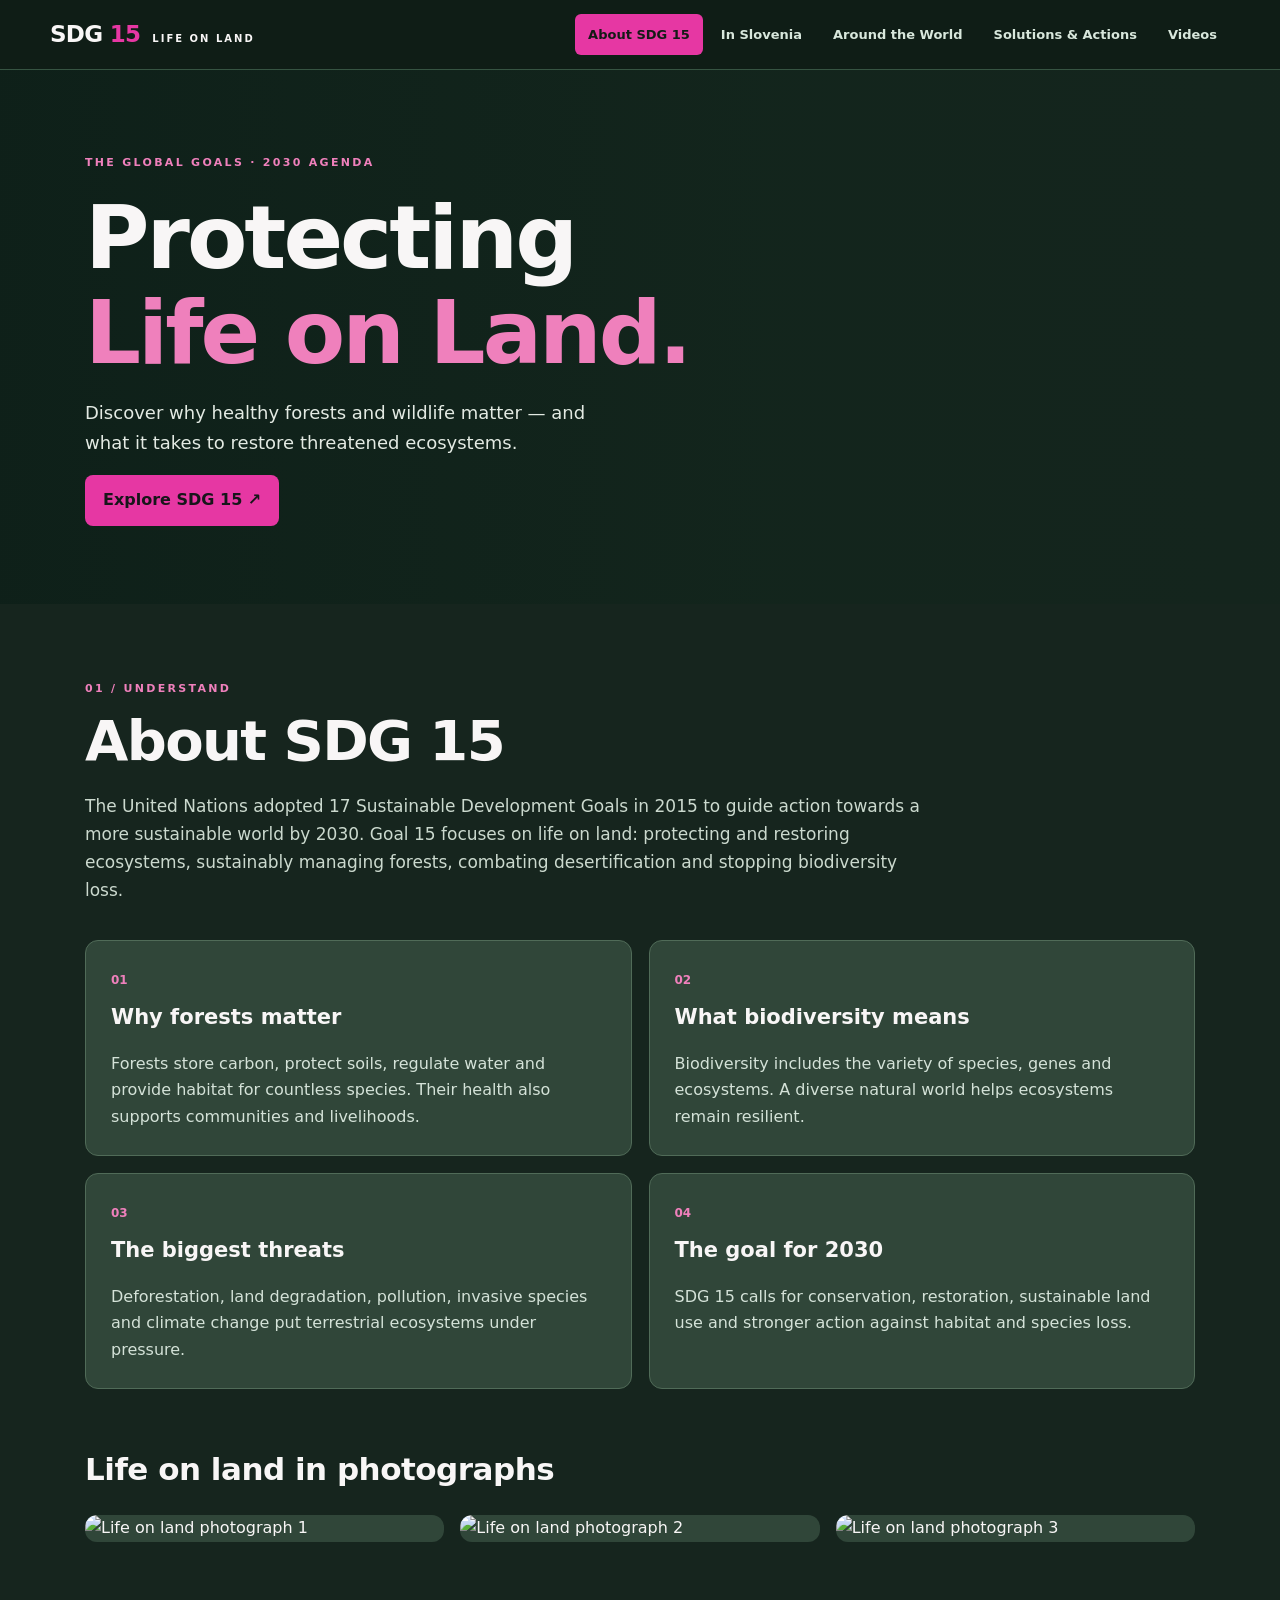
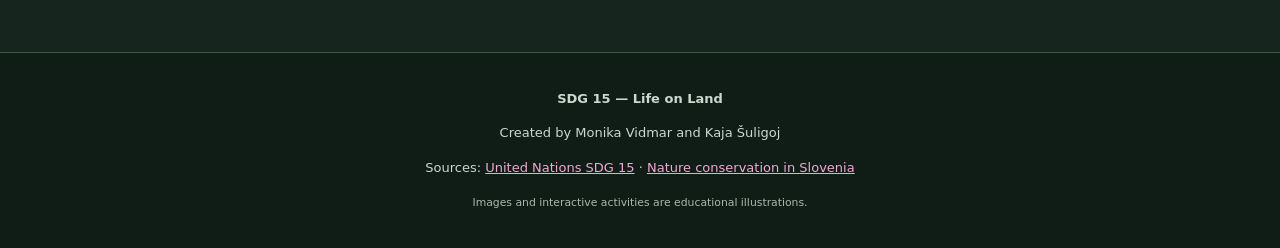
==== commit 613ee01b: "Add the three requested gallery images directly under the About heading without disturbing the exist" ====
--- a/index.html
+++ b/index.html
@@ -1 +1 @@
-<!doctype html><html lang="en"><head><meta charset="utf-8"><meta name="viewport" content="width=device-width,initial-scale=1"><meta name="theme-color" content="#16251e"><meta name="description" content="Explore SDG 15, Slovenian wildlife and forest conservation worldwide through interactive missions."><title>Life on Land | SDG 15</title><link rel="stylesheet" href="style.css?v=quiz-videos-1"></head><body><header><a class="logo" href="#about">SDG <b>15</b><small>LIFE ON LAND</small></a><nav aria-label="Main navigation"><a href="#about">About SDG 15</a><a href="#slovenia">In Slovenia</a><a href="#world">Around the World</a><a href="#solutions">Solutions &amp; Actions</a><a href="#videos">Videos</a></nav></header><div class="hero"><div class="wrap"><span class="eyebrow">THE GLOBAL GOALS · 2030 AGENDA</span><h1>Protecting<br><em>Life on Land.</em></h1><p>Discover why healthy forests and wildlife matter — and what it takes to restore threatened ecosystems.</p><a class="primary" href="#about">Explore SDG 15 <span aria-hidden="true">↗</span></a></div></div><main class="wrap"><section class="page" id="about"><div class="intro"><span class="eyebrow">01 / UNDERSTAND</span><h2>About SDG 15</h2><p>The United Nations adopted 17 Sustainable Development Goals in 2015 to guide action towards a more sustainable world by 2030. Goal 15 focuses on life on land: protecting and restoring ecosystems, sustainably managing forests, combating desertification and stopping biodiversity loss.</p></div><div class="cards two"><article class="card"><span class="index">01</span><h3>Why forests matter</h3><p>Forests store carbon, protect soils, regulate water and provide habitat for countless species. Their health also supports communities and livelihoods.</p></article><article class="card"><span class="index">02</span><h3>What biodiversity means</h3><p>Biodiversity includes the variety of species, genes and ecosystems. A diverse natural world helps ecosystems remain resilient.</p></article><article class="card"><span class="index">03</span><h3>The biggest threats</h3><p>Deforestation, land degradation, pollution, invasive species and climate change put terrestrial ecosystems under pressure.</p></article><article class="card"><span class="index">04</span><h3>The goal for 2030</h3><p>SDG 15 calls for conservation, restoration, sustainable land use and stronger action against habitat and species loss.</p></article></div><h3 class="subhead">Life on land in photographs</h3><div class="gallery" data-gallery="about"></div></section><section class="page" id="slovenia"><div class="intro"><span class="eyebrow">02 / LOCAL ECOSYSTEMS</span><h2>SDG 15 in Slovenia</h2><p>More than half of Slovenia is forested. From the Julian Alps to the Dinaric forests, the country is home to remarkable wildlife and protected landscapes. Conservation must balance healthy habitats with human activity.</p></div><div class="cards two"><article class="card"><h3>Forests and biodiversity</h3><p>Slovenian forests are home to brown bears, wolves, Eurasian lynx, deer and many bird species. Connected habitats help wildlife survive.</p></article><article class="card"><h3>Protection and challenges</h3><p>Triglav National Park and Natura 2000 sites help safeguard habitats. Fragmentation, invasive species, storms, drought and pests remain concerns.</p></article></div><h3 class="subhead">Forest Guardians <span class="tag">9 hidden animals</span></h3><p class="muted">Search a dark Slovenian forest with your flashlight. Find nine hidden animals and discover a fascinating fact about each one.</p><div class="game-panel"><div class="game-head"><div><span class="eyebrow">SLOVENIA · INTERACTIVE EXPERIENCE</span><h3 id="fg-title">Night Forest Adventure</h3></div><span class="status" id="fg-status">ANIMAL SEARCH</span></div><p id="fg-instruction" class="muted">Move your flashlight across the forest. Look carefully for nine hidden animals and tap each one to discover a fact.</p><div id="night-game" class="night-game" aria-label="Explore the forest by moving the flashlight"><div class="night-forest"></div><div class="darkness" id="darkness"></div><div id="animal-layer"></div><div class="torch" id="torch"></div></div><div class="game-foot"><p id="fg-progress" aria-live="polite">Animals Found: 0 / 9</p><button type="button" class="secondary" id="fg-replay">Play Again</button></div><div id="animal-facts" class="fact-grid"></div></div></div><h3 class="subhead">Slovenia in photographs</h3><div class="gallery" data-gallery="slovenia"></div></section><section class="page" id="world"><div class="intro"><span class="eyebrow">03 / GLOBAL PERSPECTIVE</span><h2>SDG 15 Around the World</h2><p>Environmental challenges vary across countries. Explore five real forest regions on the interactive map to learn how deforestation, habitat fragmentation and biodiversity loss affect ecosystems.</p></div><div class="cards three"><article class="card"><h3>Deforestation</h3><p>Clearing forests for agriculture and other land uses removes habitat and disrupts ecosystems.</p></article><article class="card"><h3>Habitat fragmentation</h3><p>Roads and land conversion can divide wildlife populations and interrupt movement.</p></article><article class="card"><h3>Degraded land</h3><p>Soil damage, unsustainable land use and pollution can make ecosystems harder to restore.</p></article></div><h3 class="subhead">Interactive World Map</h3><p class="muted">Click a location on the world map to discover an environmental problem and learn what can help protect nature.</p><div class="map-shell"><div class="world-map satellite-map" id="info-map" aria-label="Interactive satellite world map"></div><div class="map-detail" id="info-detail" aria-live="polite"><span class="eyebrow">SELECT A LOCATION</span><h3>Explore a forest region</h3><p>Choose one of the five marked locations on the map.</p></div></div><h3 class="subhead">Global ecosystems in photographs</h3><div class="gallery" data-gallery="world"></div></section><section class="page" id="solutions"><div class="intro"><span class="eyebrow">04 / TAKE ACTION</span><h2>Solutions and Actions</h2><p>Conservation requires long-term protection, careful land management and ecological restoration. Explore practical approaches — then test your knowledge with a final SDG 15 quiz.</p></div><div class="cards two"><article class="card"><h3>Restore native vegetation</h3><p>Support natural regeneration and plant appropriate native species where restoration is needed.</p></article><article class="card"><h3>Reconnect habitats</h3><p>Protect wildlife corridors so animals can move between forest areas.</p></article><article class="card"><h3>Protect threatened species</h3><p>Safeguard important habitats, reduce human pressures and support conservation monitoring.</p></article><article class="card"><h3>Choose sustainable practices</h3><p>Reduce waste, support responsible products and land use, and participate in local conservation.</p></article></div><h3 class="subhead">Final SDG 15 Quiz <span class="tag">5 questions</span></h3><p class="muted">Test what you have learned about protecting life on land. Choose one answer for each question and see your final score.</p><div class="game-panel" id="final-quiz"><div class="game-head"><div><span class="eyebrow">SDG 15 · KNOWLEDGE CHECK</span><h3>How much do you know?</h3></div><span class="status" id="quiz-progress">QUESTION 1 / 5</span></div><div id="quiz-question-area" aria-live="polite"></div><div id="quiz-result" hidden aria-live="polite"></div><div class="quiz-actions"><button type="button" class="primary" id="quiz-next" disabled>Next question</button><button type="button" class="secondary" id="quiz-restart" hidden>Try again</button></div></div><h3 class="subhead">Conservation in photographs</h3><div class="gallery" data-gallery="solutions"></div></section><section class="page" id="videos"><div class="intro"><span class="eyebrow">05 / WATCH &amp; LEARN</span><h2>Videos</h2><p>Explore two videos about our planet and the importance of protecting life on land.</p></div><div class="cards two video-grid"><article class="card"><h3>Video 1</h3><div class="video-frame"><iframe src="https://www.youtube-nocookie.com/embed/gXjUdasfAfE" title="SDG 15 video 1" loading="lazy" referrerpolicy="strict-origin-when-cross-origin" allow="accelerometer; autoplay; clipboard-write; encrypted-media; gyroscope; picture-in-picture; web-share" allowfullscreen></iframe></div><p><a href="https://www.youtube.com/watch?v=gXjUdasfAfE" target="_blank" rel="noopener noreferrer">Watch on YouTube</a></p></article><article class="card"><h3>Video 2</h3><div class="video-frame"><iframe src="https://www.youtube-nocookie.com/embed/oK_-qYKt3nM" title="SDG 15 video 2" loading="lazy" referrerpolicy="strict-origin-when-cross-origin" allow="accelerometer; autoplay; clipboard-write; encrypted-media; gyroscope; picture-in-picture; web-share" allowfullscreen></iframe></div><p><a href="https://www.youtube.com/watch?v=oK_-qYKt3nM" target="_blank" rel="noopener noreferrer">Watch on YouTube</a></p></article></div></section></main><dialog id="lightbox"><button class="secondary" id="close-lightbox">Close</button><img id="lightbox-img" alt=""><p id="lightbox-caption"></p></dialog><footer><strong>SDG 15 — Life on Land</strong><p>Created by Monika Vidmar and Kaja Šuligoj</p><p>Sources: <a href="https://sdgs.un.org/goals/goal15" target="_blank" rel="noopener">United Nations SDG 15</a> · <a href="https://www.gov.si/en/topics/nature-conservation/" target="_blank" rel="noopener">Nature conservation in Slovenia</a></p><small>Images and interactive activities are educational illustrations.</small></footer><script src="script.js?v=quiz-videos-1" defer></script></body></html>+<!doctype html><html lang="en"><head><meta charset="utf-8"><meta name="viewport" content="width=device-width,initial-scale=1"><meta name="theme-color" content="#16251e"><meta name="description" content="Explore SDG 15, Slovenian wildlife and forest conservation worldwide through interactive missions."><title>Life on Land | SDG 15</title><link rel="stylesheet" href="style.css?v=quiz-videos-1"></head><body><header><a class="logo" href="#about">SDG <b>15</b><small>LIFE ON LAND</small></a><nav aria-label="Main navigation"><a href="#about">About SDG 15</a><a href="#slovenia">In Slovenia</a><a href="#world">Around the World</a><a href="#solutions">Solutions &amp; Actions</a><a href="#videos">Videos</a></nav></header><div class="hero"><div class="wrap"><span class="eyebrow">THE GLOBAL GOALS · 2030 AGENDA</span><h1>Protecting<br><em>Life on Land.</em></h1><p>Discover why healthy forests and wildlife matter — and what it takes to restore threatened ecosystems.</p><a class="primary" href="#about">Explore SDG 15 <span aria-hidden="true">↗</span></a></div></div><main class="wrap"><section class="page" id="about"><div class="intro"><span class="eyebrow">01 / UNDERSTAND</span><h2>About SDG 15</h2><p>The United Nations adopted 17 Sustainable Development Goals in 2015 to guide action towards a more sustainable world by 2030. Goal 15 focuses on life on land: protecting and restoring ecosystems, sustainably managing forests, combating desertification and stopping biodiversity loss.</p></div><div class="cards two"><article class="card"><span class="index">01</span><h3>Why forests matter</h3><p>Forests store carbon, protect soils, regulate water and provide habitat for countless species. Their health also supports communities and livelihoods.</p></article><article class="card"><span class="index">02</span><h3>What biodiversity means</h3><p>Biodiversity includes the variety of species, genes and ecosystems. A diverse natural world helps ecosystems remain resilient.</p></article><article class="card"><span class="index">03</span><h3>The biggest threats</h3><p>Deforestation, land degradation, pollution, invasive species and climate change put terrestrial ecosystems under pressure.</p></article><article class="card"><span class="index">04</span><h3>The goal for 2030</h3><p>SDG 15 calls for conservation, restoration, sustainable land use and stronger action against habitat and species loss.</p></article></div><h3 class="subhead">Life on land in photographs</h3><div style="display:grid;grid-template-columns:repeat(auto-fit,minmax(220px,1fr));gap:16px;margin:20px 0;"><img src="slike/multimediji2.png" alt="Life on land photograph 1" style="display:block;width:100%;height:auto;max-height:380px;object-fit:contain;background:#304639;border-radius:12px;"><img src="slike/multimediji3.png" alt="Life on land photograph 2" style="display:block;width:100%;height:auto;max-height:380px;object-fit:contain;background:#304639;border-radius:12px;"><img src="slike/multimediji5.png" alt="Life on land photograph 3" style="display:block;width:100%;height:auto;max-height:380px;object-fit:contain;background:#304639;border-radius:12px;"></div></section><section class="page" id="slovenia"><div class="intro"><span class="eyebrow">02 / LOCAL ECOSYSTEMS</span><h2>SDG 15 in Slovenia</h2><p>More than half of Slovenia is forested. From the Julian Alps to the Dinaric forests, the country is home to remarkable wildlife and protected landscapes. Conservation must balance healthy habitats with human activity.</p></div><div class="cards two"><article class="card"><h3>Forests and biodiversity</h3><p>Slovenian forests are home to brown bears, wolves, Eurasian lynx, deer and many bird species. Connected habitats help wildlife survive.</p></article><article class="card"><h3>Protection and challenges</h3><p>Triglav National Park and Natura 2000 sites help safeguard habitats. Fragmentation, invasive species, storms, drought and pests remain concerns.</p></article></div><h3 class="subhead">Forest Guardians <span class="tag">9 hidden animals</span></h3><p class="muted">Search a dark Slovenian forest with your flashlight. Find nine hidden animals and discover a fascinating fact about each one.</p><div class="game-panel"><div class="game-head"><div><span class="eyebrow">SLOVENIA · INTERACTIVE EXPERIENCE</span><h3 id="fg-title">Night Forest Adventure</h3></div><span class="status" id="fg-status">ANIMAL SEARCH</span></div><p id="fg-instruction" class="muted">Move your flashlight across the forest. Look carefully for nine hidden animals and tap each one to discover a fact.</p><div id="night-game" class="night-game" aria-label="Explore the forest by moving the flashlight"><div class="night-forest"></div><div class="darkness" id="darkness"></div><div id="animal-layer"></div><div class="torch" id="torch"></div></div><div class="game-foot"><p id="fg-progress" aria-live="polite">Animals Found: 0 / 9</p><button type="button" class="secondary" id="fg-replay">Play Again</button></div><div id="animal-facts" class="fact-grid"></div></div></div><h3 class="subhead">Slovenia in photographs</h3><div class="gallery" data-gallery="slovenia"></div></section><section class="page" id="world"><div class="intro"><span class="eyebrow">03 / GLOBAL PERSPECTIVE</span><h2>SDG 15 Around the World</h2><p>Environmental challenges vary across countries. Explore five real forest regions on the interactive map to learn how deforestation, habitat fragmentation and biodiversity loss affect ecosystems.</p></div><div class="cards three"><article class="card"><h3>Deforestation</h3><p>Clearing forests for agriculture and other land uses removes habitat and disrupts ecosystems.</p></article><article class="card"><h3>Habitat fragmentation</h3><p>Roads and land conversion can divide wildlife populations and interrupt movement.</p></article><article class="card"><h3>Degraded land</h3><p>Soil damage, unsustainable land use and pollution can make ecosystems harder to restore.</p></article></div><h3 class="subhead">Interactive World Map</h3><p class="muted">Click a location on the world map to discover an environmental problem and learn what can help protect nature.</p><div class="map-shell"><div class="world-map satellite-map" id="info-map" aria-label="Interactive satellite world map"></div><div class="map-detail" id="info-detail" aria-live="polite"><span class="eyebrow">SELECT A LOCATION</span><h3>Explore a forest region</h3><p>Choose one of the five marked locations on the map.</p></div></div><h3 class="subhead">Global ecosystems in photographs</h3><div class="gallery" data-gallery="world"></div></section><section class="page" id="solutions"><div class="intro"><span class="eyebrow">04 / TAKE ACTION</span><h2>Solutions and Actions</h2><p>Conservation requires long-term protection, careful land management and ecological restoration. Explore practical approaches — then test your knowledge with a final SDG 15 quiz.</p></div><div class="cards two"><article class="card"><h3>Restore native vegetation</h3><p>Support natural regeneration and plant appropriate native species where restoration is needed.</p></article><article class="card"><h3>Reconnect habitats</h3><p>Protect wildlife corridors so animals can move between forest areas.</p></article><article class="card"><h3>Protect threatened species</h3><p>Safeguard important habitats, reduce human pressures and support conservation monitoring.</p></article><article class="card"><h3>Choose sustainable practices</h3><p>Reduce waste, support responsible products and land use, and participate in local conservation.</p></article></div><h3 class="subhead">Final SDG 15 Quiz <span class="tag">5 questions</span></h3><p class="muted">Test what you have learned about protecting life on land. Choose one answer for each question and see your final score.</p><div class="game-panel" id="final-quiz"><div class="game-head"><div><span class="eyebrow">SDG 15 · KNOWLEDGE CHECK</span><h3>How much do you know?</h3></div><span class="status" id="quiz-progress">QUESTION 1 / 5</span></div><div id="quiz-question-area" aria-live="polite"></div><div id="quiz-result" hidden aria-live="polite"></div><div class="quiz-actions"><button type="button" class="primary" id="quiz-next" disabled>Next question</button><button type="button" class="secondary" id="quiz-restart" hidden>Try again</button></div></div><h3 class="subhead">Conservation in photographs</h3><div class="gallery" data-gallery="solutions"></div></section><section class="page" id="videos"><div class="intro"><span class="eyebrow">05 / WATCH &amp; LEARN</span><h2>Videos</h2><p>Explore two videos about our planet and the importance of protecting life on land.</p></div><div class="cards two video-grid"><article class="card"><h3>Video 1</h3><div class="video-frame"><iframe src="https://www.youtube-nocookie.com/embed/gXjUdasfAfE" title="SDG 15 video 1" loading="lazy" referrerpolicy="strict-origin-when-cross-origin" allow="accelerometer; autoplay; clipboard-write; encrypted-media; gyroscope; picture-in-picture; web-share" allowfullscreen></iframe></div><p><a href="https://www.youtube.com/watch?v=gXjUdasfAfE" target="_blank" rel="noopener noreferrer">Watch on YouTube</a></p></article><article class="card"><h3>Video 2</h3><div class="video-frame"><iframe src="https://www.youtube-nocookie.com/embed/oK_-qYKt3nM" title="SDG 15 video 2" loading="lazy" referrerpolicy="strict-origin-when-cross-origin" allow="accelerometer; autoplay; clipboard-write; encrypted-media; gyroscope; picture-in-picture; web-share" allowfullscreen></iframe></div><p><a href="https://www.youtube.com/watch?v=oK_-qYKt3nM" target="_blank" rel="noopener noreferrer">Watch on YouTube</a></p></article></div></section></main><dialog id="lightbox"><button class="secondary" id="close-lightbox">Close</button><img id="lightbox-img" alt=""><p id="lightbox-caption"></p></dialog><footer><strong>SDG 15 — Life on Land</strong><p>Created by Monika Vidmar and Kaja Šuligoj</p><p>Sources: <a href="https://sdgs.un.org/goals/goal15" target="_blank" rel="noopener">United Nations SDG 15</a> · <a href="https://www.gov.si/en/topics/nature-conservation/" target="_blank" rel="noopener">Nature conservation in Slovenia</a></p><small>Images and interactive activities are educational illustrations.</small></footer><script src="script.js?v=quiz-videos-1" defer></script></body></html>
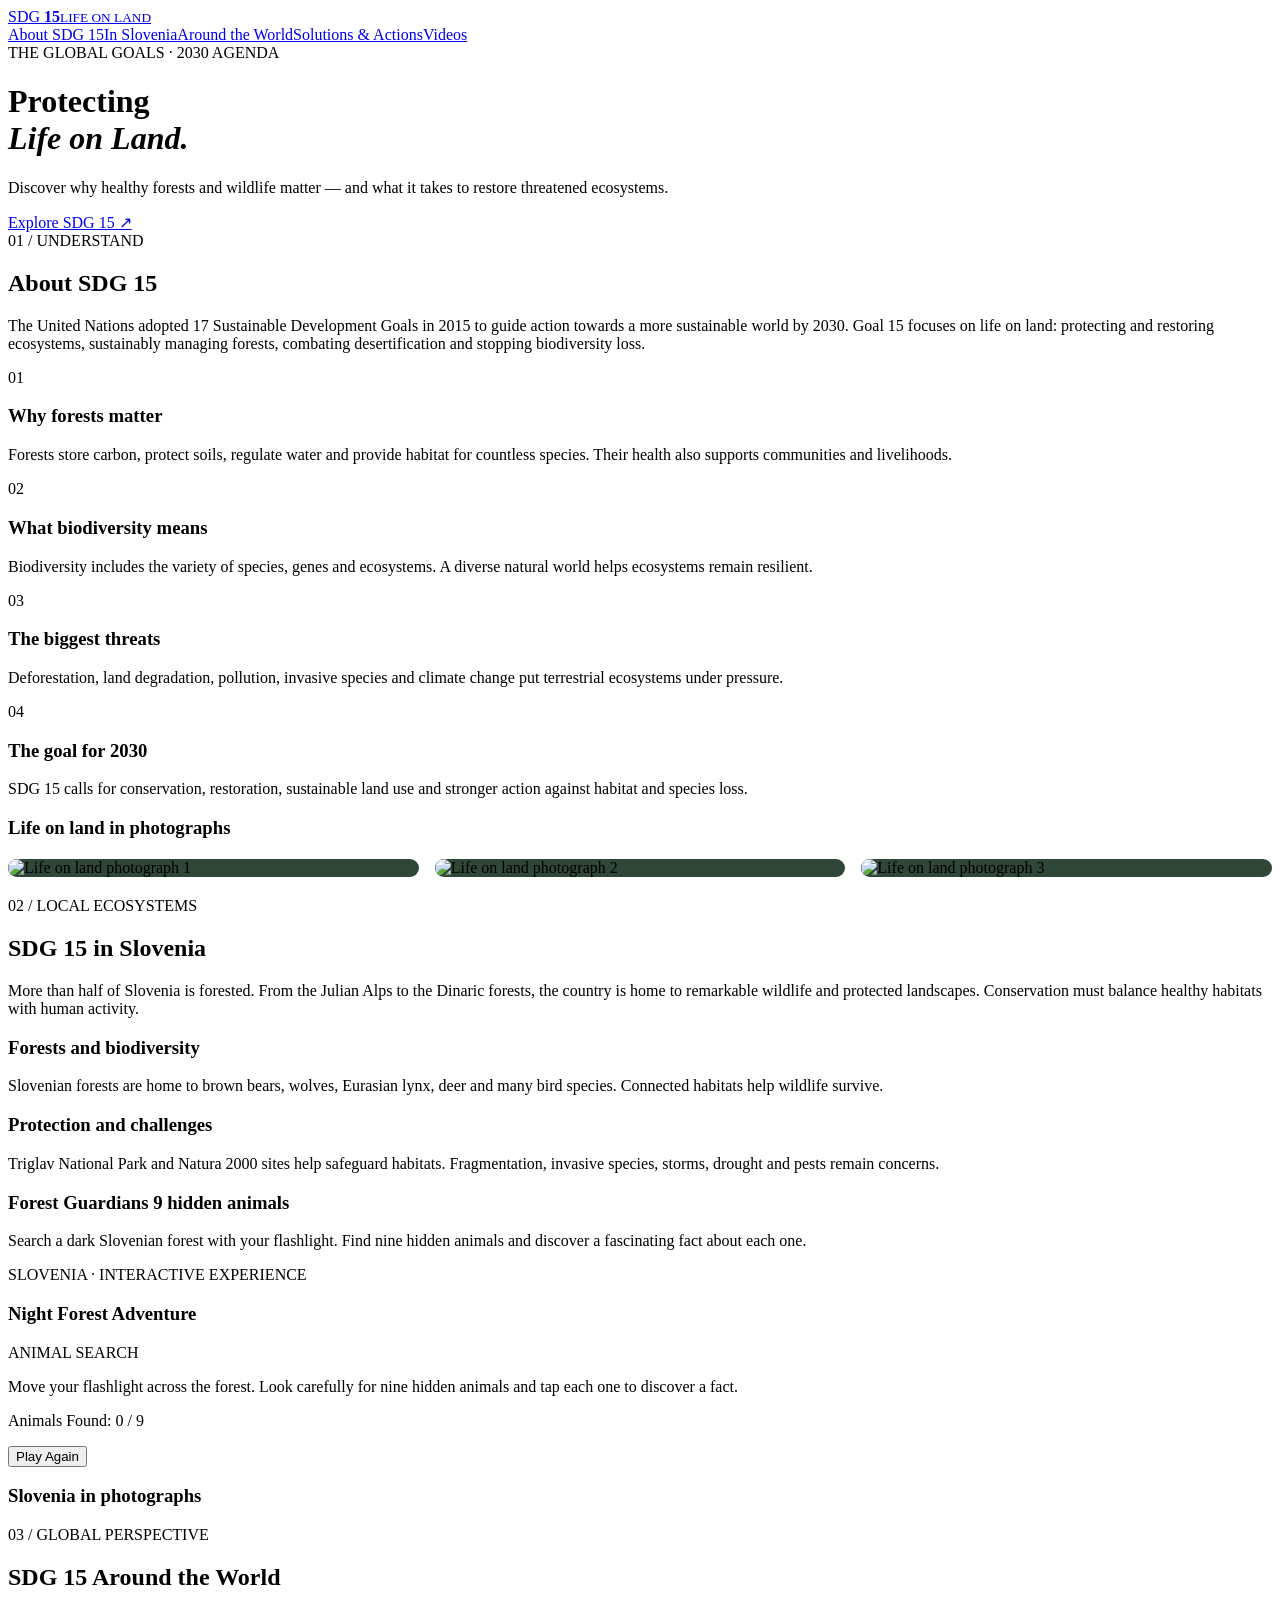
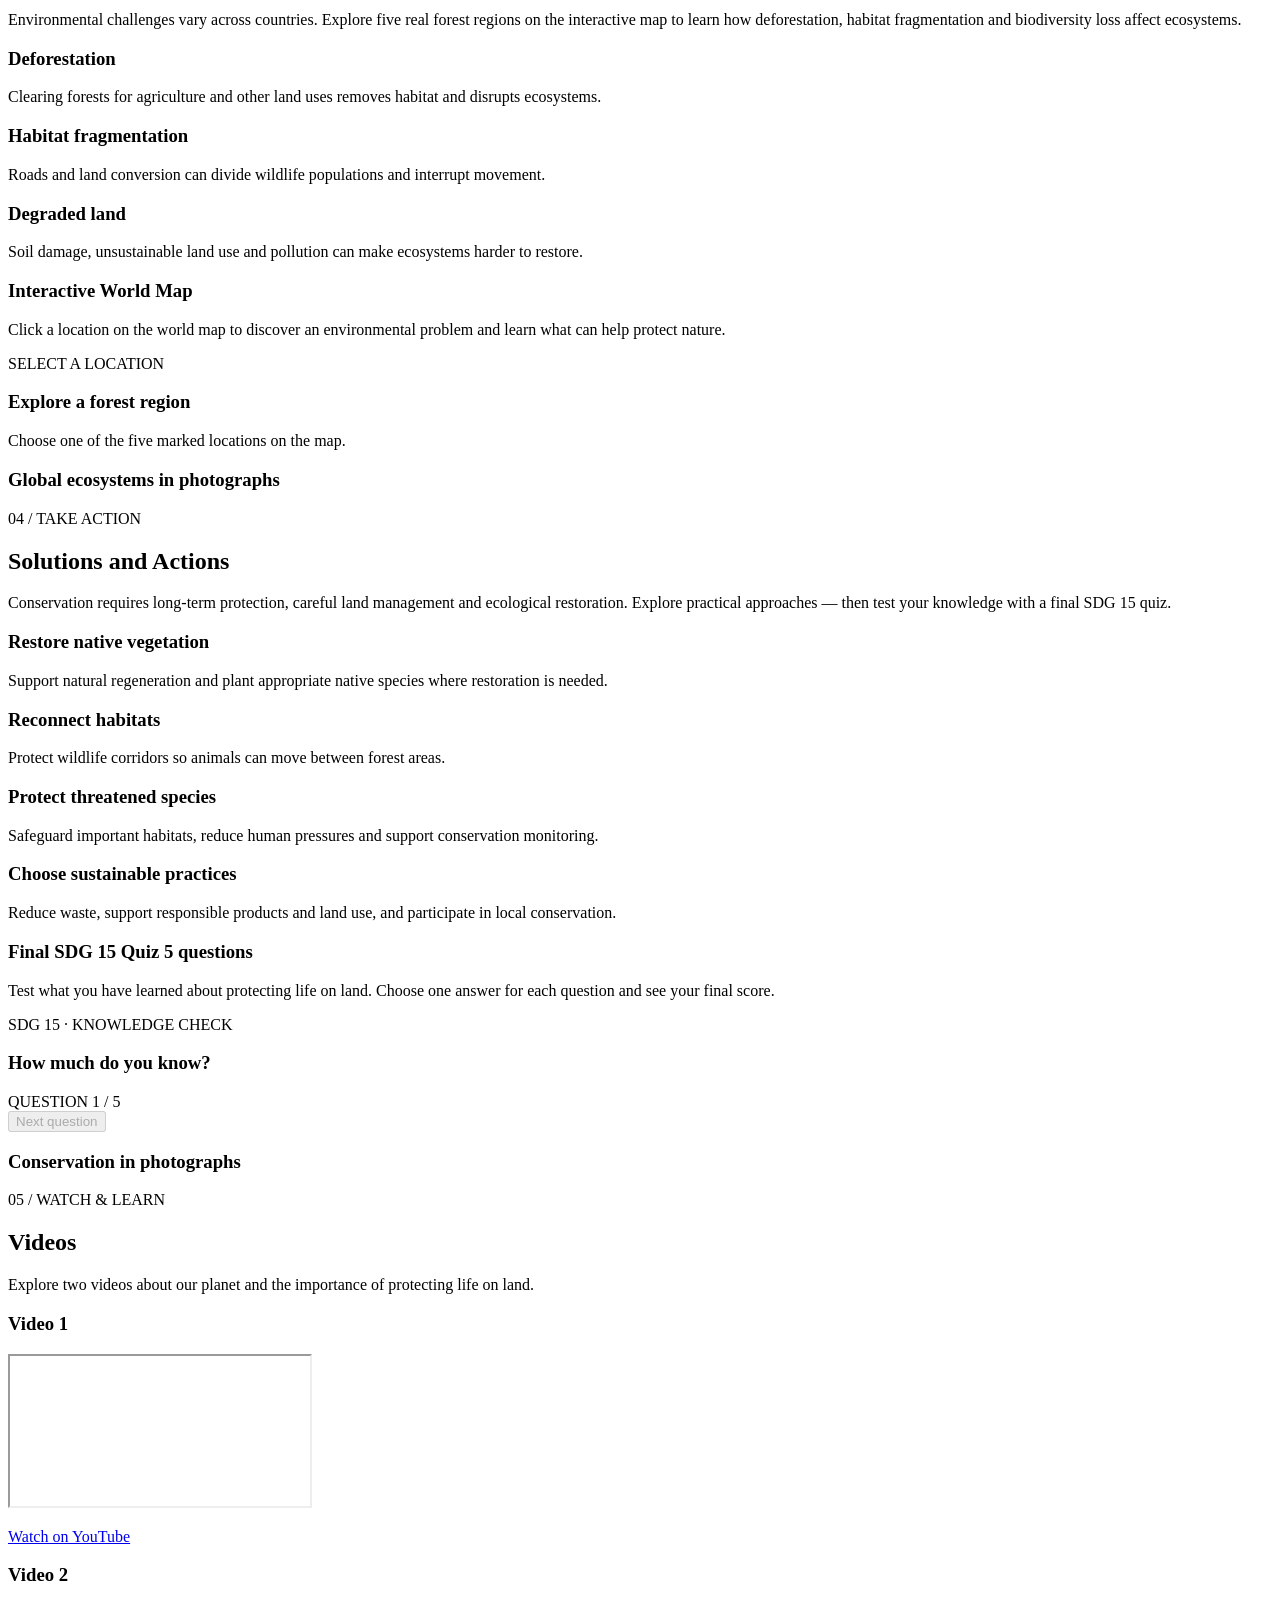
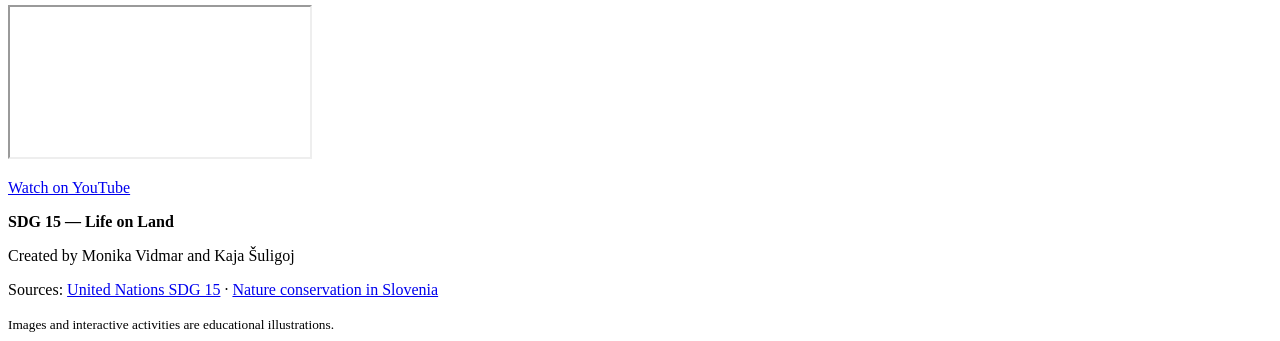
==== commit b9a9c4d5: "Restore the game-required gallery hook and original game asset references while retaining homepage p" ====
--- a/index.html
+++ b/index.html
@@ -1 +1 @@
-<!doctype html><html lang="en"><head><meta charset="utf-8"><meta name="viewport" content="width=device-width,initial-scale=1"><meta name="theme-color" content="#16251e"><meta name="description" content="Explore SDG 15, Slovenian wildlife and forest conservation worldwide through interactive missions."><title>Life on Land | SDG 15</title><link rel="stylesheet" href="style.css?v=quiz-videos-1"></head><body><header><a class="logo" href="#about">SDG <b>15</b><small>LIFE ON LAND</small></a><nav aria-label="Main navigation"><a href="#about">About SDG 15</a><a href="#slovenia">In Slovenia</a><a href="#world">Around the World</a><a href="#solutions">Solutions &amp; Actions</a><a href="#videos">Videos</a></nav></header><div class="hero"><div class="wrap"><span class="eyebrow">THE GLOBAL GOALS · 2030 AGENDA</span><h1>Protecting<br><em>Life on Land.</em></h1><p>Discover why healthy forests and wildlife matter — and what it takes to restore threatened ecosystems.</p><a class="primary" href="#about">Explore SDG 15 <span aria-hidden="true">↗</span></a></div></div><main class="wrap"><section class="page" id="about"><div class="intro"><span class="eyebrow">01 / UNDERSTAND</span><h2>About SDG 15</h2><p>The United Nations adopted 17 Sustainable Development Goals in 2015 to guide action towards a more sustainable world by 2030. Goal 15 focuses on life on land: protecting and restoring ecosystems, sustainably managing forests, combating desertification and stopping biodiversity loss.</p></div><div class="cards two"><article class="card"><span class="index">01</span><h3>Why forests matter</h3><p>Forests store carbon, protect soils, regulate water and provide habitat for countless species. Their health also supports communities and livelihoods.</p></article><article class="card"><span class="index">02</span><h3>What biodiversity means</h3><p>Biodiversity includes the variety of species, genes and ecosystems. A diverse natural world helps ecosystems remain resilient.</p></article><article class="card"><span class="index">03</span><h3>The biggest threats</h3><p>Deforestation, land degradation, pollution, invasive species and climate change put terrestrial ecosystems under pressure.</p></article><article class="card"><span class="index">04</span><h3>The goal for 2030</h3><p>SDG 15 calls for conservation, restoration, sustainable land use and stronger action against habitat and species loss.</p></article></div><h3 class="subhead">Life on land in photographs</h3><div style="display:grid;grid-template-columns:repeat(auto-fit,minmax(220px,1fr));gap:16px;margin:20px 0;"><img src="slike/multimediji2.png" alt="Life on land photograph 1" style="display:block;width:100%;height:auto;max-height:380px;object-fit:contain;background:#304639;border-radius:12px;"><img src="slike/multimediji3.png" alt="Life on land photograph 2" style="display:block;width:100%;height:auto;max-height:380px;object-fit:contain;background:#304639;border-radius:12px;"><img src="slike/multimediji5.png" alt="Life on land photograph 3" style="display:block;width:100%;height:auto;max-height:380px;object-fit:contain;background:#304639;border-radius:12px;"></div></section><section class="page" id="slovenia"><div class="intro"><span class="eyebrow">02 / LOCAL ECOSYSTEMS</span><h2>SDG 15 in Slovenia</h2><p>More than half of Slovenia is forested. From the Julian Alps to the Dinaric forests, the country is home to remarkable wildlife and protected landscapes. Conservation must balance healthy habitats with human activity.</p></div><div class="cards two"><article class="card"><h3>Forests and biodiversity</h3><p>Slovenian forests are home to brown bears, wolves, Eurasian lynx, deer and many bird species. Connected habitats help wildlife survive.</p></article><article class="card"><h3>Protection and challenges</h3><p>Triglav National Park and Natura 2000 sites help safeguard habitats. Fragmentation, invasive species, storms, drought and pests remain concerns.</p></article></div><h3 class="subhead">Forest Guardians <span class="tag">9 hidden animals</span></h3><p class="muted">Search a dark Slovenian forest with your flashlight. Find nine hidden animals and discover a fascinating fact about each one.</p><div class="game-panel"><div class="game-head"><div><span class="eyebrow">SLOVENIA · INTERACTIVE EXPERIENCE</span><h3 id="fg-title">Night Forest Adventure</h3></div><span class="status" id="fg-status">ANIMAL SEARCH</span></div><p id="fg-instruction" class="muted">Move your flashlight across the forest. Look carefully for nine hidden animals and tap each one to discover a fact.</p><div id="night-game" class="night-game" aria-label="Explore the forest by moving the flashlight"><div class="night-forest"></div><div class="darkness" id="darkness"></div><div id="animal-layer"></div><div class="torch" id="torch"></div></div><div class="game-foot"><p id="fg-progress" aria-live="polite">Animals Found: 0 / 9</p><button type="button" class="secondary" id="fg-replay">Play Again</button></div><div id="animal-facts" class="fact-grid"></div></div></div><h3 class="subhead">Slovenia in photographs</h3><div class="gallery" data-gallery="slovenia"></div></section><section class="page" id="world"><div class="intro"><span class="eyebrow">03 / GLOBAL PERSPECTIVE</span><h2>SDG 15 Around the World</h2><p>Environmental challenges vary across countries. Explore five real forest regions on the interactive map to learn how deforestation, habitat fragmentation and biodiversity loss affect ecosystems.</p></div><div class="cards three"><article class="card"><h3>Deforestation</h3><p>Clearing forests for agriculture and other land uses removes habitat and disrupts ecosystems.</p></article><article class="card"><h3>Habitat fragmentation</h3><p>Roads and land conversion can divide wildlife populations and interrupt movement.</p></article><article class="card"><h3>Degraded land</h3><p>Soil damage, unsustainable land use and pollution can make ecosystems harder to restore.</p></article></div><h3 class="subhead">Interactive World Map</h3><p class="muted">Click a location on the world map to discover an environmental problem and learn what can help protect nature.</p><div class="map-shell"><div class="world-map satellite-map" id="info-map" aria-label="Interactive satellite world map"></div><div class="map-detail" id="info-detail" aria-live="polite"><span class="eyebrow">SELECT A LOCATION</span><h3>Explore a forest region</h3><p>Choose one of the five marked locations on the map.</p></div></div><h3 class="subhead">Global ecosystems in photographs</h3><div class="gallery" data-gallery="world"></div></section><section class="page" id="solutions"><div class="intro"><span class="eyebrow">04 / TAKE ACTION</span><h2>Solutions and Actions</h2><p>Conservation requires long-term protection, careful land management and ecological restoration. Explore practical approaches — then test your knowledge with a final SDG 15 quiz.</p></div><div class="cards two"><article class="card"><h3>Restore native vegetation</h3><p>Support natural regeneration and plant appropriate native species where restoration is needed.</p></article><article class="card"><h3>Reconnect habitats</h3><p>Protect wildlife corridors so animals can move between forest areas.</p></article><article class="card"><h3>Protect threatened species</h3><p>Safeguard important habitats, reduce human pressures and support conservation monitoring.</p></article><article class="card"><h3>Choose sustainable practices</h3><p>Reduce waste, support responsible products and land use, and participate in local conservation.</p></article></div><h3 class="subhead">Final SDG 15 Quiz <span class="tag">5 questions</span></h3><p class="muted">Test what you have learned about protecting life on land. Choose one answer for each question and see your final score.</p><div class="game-panel" id="final-quiz"><div class="game-head"><div><span class="eyebrow">SDG 15 · KNOWLEDGE CHECK</span><h3>How much do you know?</h3></div><span class="status" id="quiz-progress">QUESTION 1 / 5</span></div><div id="quiz-question-area" aria-live="polite"></div><div id="quiz-result" hidden aria-live="polite"></div><div class="quiz-actions"><button type="button" class="primary" id="quiz-next" disabled>Next question</button><button type="button" class="secondary" id="quiz-restart" hidden>Try again</button></div></div><h3 class="subhead">Conservation in photographs</h3><div class="gallery" data-gallery="solutions"></div></section><section class="page" id="videos"><div class="intro"><span class="eyebrow">05 / WATCH &amp; LEARN</span><h2>Videos</h2><p>Explore two videos about our planet and the importance of protecting life on land.</p></div><div class="cards two video-grid"><article class="card"><h3>Video 1</h3><div class="video-frame"><iframe src="https://www.youtube-nocookie.com/embed/gXjUdasfAfE" title="SDG 15 video 1" loading="lazy" referrerpolicy="strict-origin-when-cross-origin" allow="accelerometer; autoplay; clipboard-write; encrypted-media; gyroscope; picture-in-picture; web-share" allowfullscreen></iframe></div><p><a href="https://www.youtube.com/watch?v=gXjUdasfAfE" target="_blank" rel="noopener noreferrer">Watch on YouTube</a></p></article><article class="card"><h3>Video 2</h3><div class="video-frame"><iframe src="https://www.youtube-nocookie.com/embed/oK_-qYKt3nM" title="SDG 15 video 2" loading="lazy" referrerpolicy="strict-origin-when-cross-origin" allow="accelerometer; autoplay; clipboard-write; encrypted-media; gyroscope; picture-in-picture; web-share" allowfullscreen></iframe></div><p><a href="https://www.youtube.com/watch?v=oK_-qYKt3nM" target="_blank" rel="noopener noreferrer">Watch on YouTube</a></p></article></div></section></main><dialog id="lightbox"><button class="secondary" id="close-lightbox">Close</button><img id="lightbox-img" alt=""><p id="lightbox-caption"></p></dialog><footer><strong>SDG 15 — Life on Land</strong><p>Created by Monika Vidmar and Kaja Šuligoj</p><p>Sources: <a href="https://sdgs.un.org/goals/goal15" target="_blank" rel="noopener">United Nations SDG 15</a> · <a href="https://www.gov.si/en/topics/nature-conservation/" target="_blank" rel="noopener">Nature conservation in Slovenia</a></p><small>Images and interactive activities are educational illustrations.</small></footer><script src="script.js?v=quiz-videos-1" defer></script></body></html>+<!doctype html><html lang="en"><head><meta charset="utf-8"><meta name="viewport" content="width=device-width,initial-scale=1"><meta name="theme-color" content="#16251e"><meta name="description" content="Explore SDG 15, Slovenian wildlife and forest conservation worldwide through interactive missions."><title>Life on Land | SDG 15</title><link rel="stylesheet" href="style.css?v=quiz-videos-1"></head><body><header><a class="logo" href="#about">SDG <b>15</b><small>LIFE ON LAND</small></a><nav aria-label="Main navigation"><a href="#about">About SDG 15</a><a href="#slovenia">In Slovenia</a><a href="#world">Around the World</a><a href="#solutions">Solutions &amp; Actions</a><a href="#videos">Videos</a></nav></header><div class="hero"><div class="wrap"><span class="eyebrow">THE GLOBAL GOALS · 2030 AGENDA</span><h1>Protecting<br><em>Life on Land.</em></h1><p>Discover why healthy forests and wildlife matter — and what it takes to restore threatened ecosystems.</p><a class="primary" href="#about">Explore SDG 15 <span aria-hidden="true">↗</span></a></div></div><main class="wrap"><section class="page" id="about"><div class="intro"><span class="eyebrow">01 / UNDERSTAND</span><h2>About SDG 15</h2><p>The United Nations adopted 17 Sustainable Development Goals in 2015 to guide action towards a more sustainable world by 2030. Goal 15 focuses on life on land: protecting and restoring ecosystems, sustainably managing forests, combating desertification and stopping biodiversity loss.</p></div><div class="cards two"><article class="card"><span class="index">01</span><h3>Why forests matter</h3><p>Forests store carbon, protect soils, regulate water and provide habitat for countless species. Their health also supports communities and livelihoods.</p></article><article class="card"><span class="index">02</span><h3>What biodiversity means</h3><p>Biodiversity includes the variety of species, genes and ecosystems. A diverse natural world helps ecosystems remain resilient.</p></article><article class="card"><span class="index">03</span><h3>The biggest threats</h3><p>Deforestation, land degradation, pollution, invasive species and climate change put terrestrial ecosystems under pressure.</p></article><article class="card"><span class="index">04</span><h3>The goal for 2030</h3><p>SDG 15 calls for conservation, restoration, sustainable land use and stronger action against habitat and species loss.</p></article></div><h3 class="subhead">Life on land in photographs</h3><div style="display:grid;grid-template-columns:repeat(auto-fit,minmax(220px,1fr));gap:16px;margin:20px 0"><img src="slike/multimediji2.png" alt="Life on land photograph 1" loading="lazy" style="display:block;width:100%;height:auto;max-height:380px;object-fit:contain;background:#304639;border-radius:12px"><img src="slike/multimediji3.png" alt="Life on land photograph 2" loading="lazy" style="display:block;width:100%;height:auto;max-height:380px;object-fit:contain;background:#304639;border-radius:12px"><img src="slike/multimediji5.png" alt="Life on land photograph 3" loading="lazy" style="display:block;width:100%;height:auto;max-height:380px;object-fit:contain;background:#304639;border-radius:12px"></div><div class="gallery" data-gallery="about" hidden></div></section><section class="page" id="slovenia"><div class="intro"><span class="eyebrow">02 / LOCAL ECOSYSTEMS</span><h2>SDG 15 in Slovenia</h2><p>More than half of Slovenia is forested. From the Julian Alps to the Dinaric forests, the country is home to remarkable wildlife and protected landscapes. Conservation must balance healthy habitats with human activity.</p></div><div class="cards two"><article class="card"><h3>Forests and biodiversity</h3><p>Slovenian forests are home to brown bears, wolves, Eurasian lynx, deer and many bird species. Connected habitats help wildlife survive.</p></article><article class="card"><h3>Protection and challenges</h3><p>Triglav National Park and Natura 2000 sites help safeguard habitats. Fragmentation, invasive species, storms, drought and pests remain concerns.</p></article></div><h3 class="subhead">Forest Guardians <span class="tag">9 hidden animals</span></h3><p class="muted">Search a dark Slovenian forest with your flashlight. Find nine hidden animals and discover a fascinating fact about each one.</p><div class="game-panel"><div class="game-head"><div><span class="eyebrow">SLOVENIA · INTERACTIVE EXPERIENCE</span><h3 id="fg-title">Night Forest Adventure</h3></div><span class="status" id="fg-status">ANIMAL SEARCH</span></div><p id="fg-instruction" class="muted">Move your flashlight across the forest. Look carefully for nine hidden animals and tap each one to discover a fact.</p><div id="night-game" class="night-game" aria-label="Explore the forest by moving the flashlight"><div class="night-forest"></div><div class="darkness" id="darkness"></div><div id="animal-layer"></div><div class="torch" id="torch"></div></div><div class="game-foot"><p id="fg-progress" aria-live="polite">Animals Found: 0 / 9</p><button type="button" class="secondary" id="fg-replay">Play Again</button></div><div id="animal-facts" class="fact-grid"></div></div></div><h3 class="subhead">Slovenia in photographs</h3><div class="gallery" data-gallery="slovenia"></div></section><section class="page" id="world"><div class="intro"><span class="eyebrow">03 / GLOBAL PERSPECTIVE</span><h2>SDG 15 Around the World</h2><p>Environmental challenges vary across countries. Explore five real forest regions on the interactive map to learn how deforestation, habitat fragmentation and biodiversity loss affect ecosystems.</p></div><div class="cards three"><article class="card"><h3>Deforestation</h3><p>Clearing forests for agriculture and other land uses removes habitat and disrupts ecosystems.</p></article><article class="card"><h3>Habitat fragmentation</h3><p>Roads and land conversion can divide wildlife populations and interrupt movement.</p></article><article class="card"><h3>Degraded land</h3><p>Soil damage, unsustainable land use and pollution can make ecosystems harder to restore.</p></article></div><h3 class="subhead">Interactive World Map</h3><p class="muted">Click a location on the world map to discover an environmental problem and learn what can help protect nature.</p><div class="map-shell"><div class="world-map satellite-map" id="info-map" aria-label="Interactive satellite world map"></div><div class="map-detail" id="info-detail" aria-live="polite"><span class="eyebrow">SELECT A LOCATION</span><h3>Explore a forest region</h3><p>Choose one of the five marked locations on the map.</p></div></div><h3 class="subhead">Global ecosystems in photographs</h3><div class="gallery" data-gallery="world"></div></section><section class="page" id="solutions"><div class="intro"><span class="eyebrow">04 / TAKE ACTION</span><h2>Solutions and Actions</h2><p>Conservation requires long-term protection, careful land management and ecological restoration. Explore practical approaches — then test your knowledge with a final SDG 15 quiz.</p></div><div class="cards two"><article class="card"><h3>Restore native vegetation</h3><p>Support natural regeneration and plant appropriate native species where restoration is needed.</p></article><article class="card"><h3>Reconnect habitats</h3><p>Protect wildlife corridors so animals can move between forest areas.</p></article><article class="card"><h3>Protect threatened species</h3><p>Safeguard important habitats, reduce human pressures and support conservation monitoring.</p></article><article class="card"><h3>Choose sustainable practices</h3><p>Reduce waste, support responsible products and land use, and participate in local conservation.</p></article></div><h3 class="subhead">Final SDG 15 Quiz <span class="tag">5 questions</span></h3><p class="muted">Test what you have learned about protecting life on land. Choose one answer for each question and see your final score.</p><div class="game-panel" id="final-quiz"><div class="game-head"><div><span class="eyebrow">SDG 15 · KNOWLEDGE CHECK</span><h3>How much do you know?</h3></div><span class="status" id="quiz-progress">QUESTION 1 / 5</span></div><div id="quiz-question-area" aria-live="polite"></div><div id="quiz-result" hidden aria-live="polite"></div><div class="quiz-actions"><button type="button" class="primary" id="quiz-next" disabled>Next question</button><button type="button" class="secondary" id="quiz-restart" hidden>Try again</button></div></div><h3 class="subhead">Conservation in photographs</h3><div class="gallery" data-gallery="solutions"></div></section><section class="page" id="videos"><div class="intro"><span class="eyebrow">05 / WATCH &amp; LEARN</span><h2>Videos</h2><p>Explore two videos about our planet and the importance of protecting life on land.</p></div><div class="cards two video-grid"><article class="card"><h3>Video 1</h3><div class="video-frame"><iframe src="https://www.youtube-nocookie.com/embed/gXjUdasfAfE" title="SDG 15 video 1" loading="lazy" referrerpolicy="strict-origin-when-cross-origin" allow="accelerometer; autoplay; clipboard-write; encrypted-media; gyroscope; picture-in-picture; web-share" allowfullscreen></iframe></div><p><a href="https://www.youtube.com/watch?v=gXjUdasfAfE" target="_blank" rel="noopener noreferrer">Watch on YouTube</a></p></article><article class="card"><h3>Video 2</h3><div class="video-frame"><iframe src="https://www.youtube-nocookie.com/embed/oK_-qYKt3nM" title="SDG 15 video 2" loading="lazy" referrerpolicy="strict-origin-when-cross-origin" allow="accelerometer; autoplay; clipboard-write; encrypted-media; gyroscope; picture-in-picture; web-share" allowfullscreen></iframe></div><p><a href="https://www.youtube.com/watch?v=oK_-qYKt3nM" target="_blank" rel="noopener noreferrer">Watch on YouTube</a></p></article></div></section></main><dialog id="lightbox"><button class="secondary" id="close-lightbox">Close</button><img id="lightbox-img" alt=""><p id="lightbox-caption"></p></dialog><footer><strong>SDG 15 — Life on Land</strong><p>Created by Monika Vidmar and Kaja Šuligoj</p><p>Sources: <a href="https://sdgs.un.org/goals/goal15" target="_blank" rel="noopener">United Nations SDG 15</a> · <a href="https://www.gov.si/en/topics/nature-conservation/" target="_blank" rel="noopener">Nature conservation in Slovenia</a></p><small>Images and interactive activities are educational illustrations.</small></footer><script src="script.js?v=quiz-videos-1" defer></script></body></html>
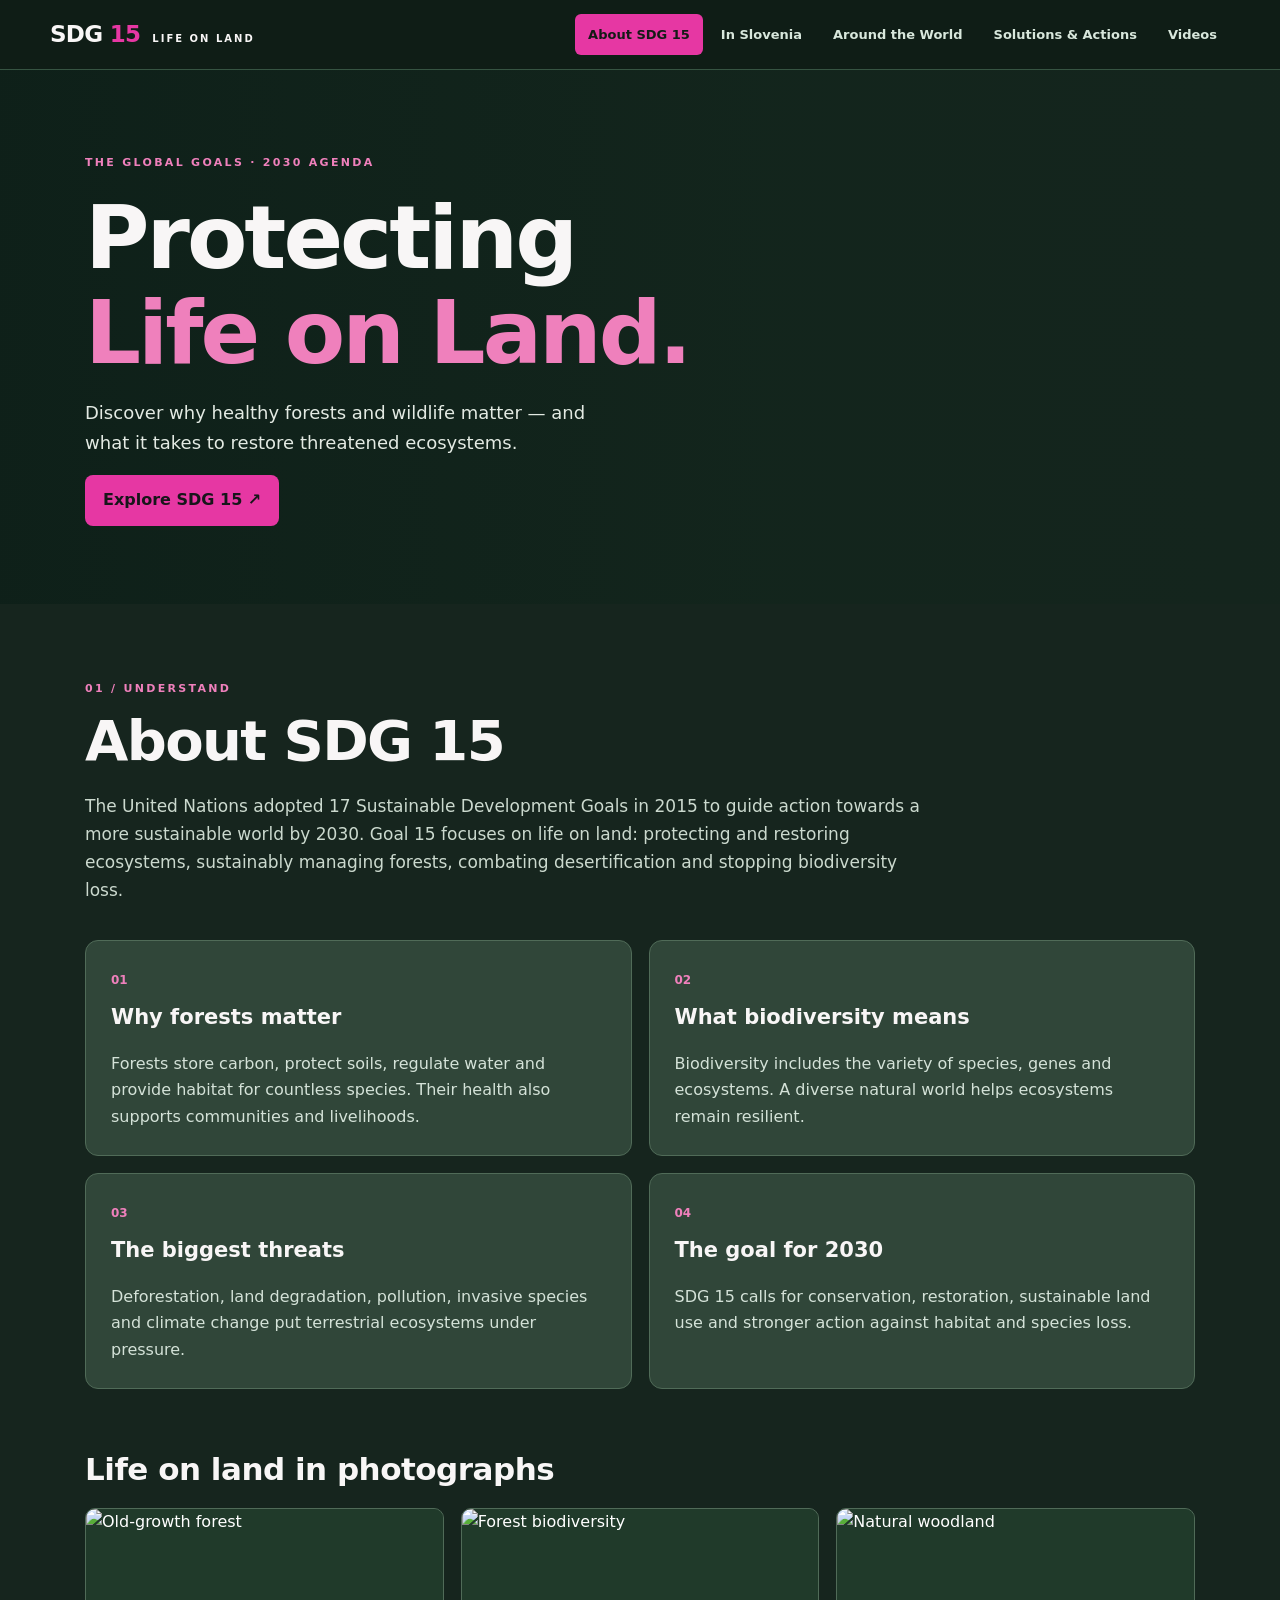
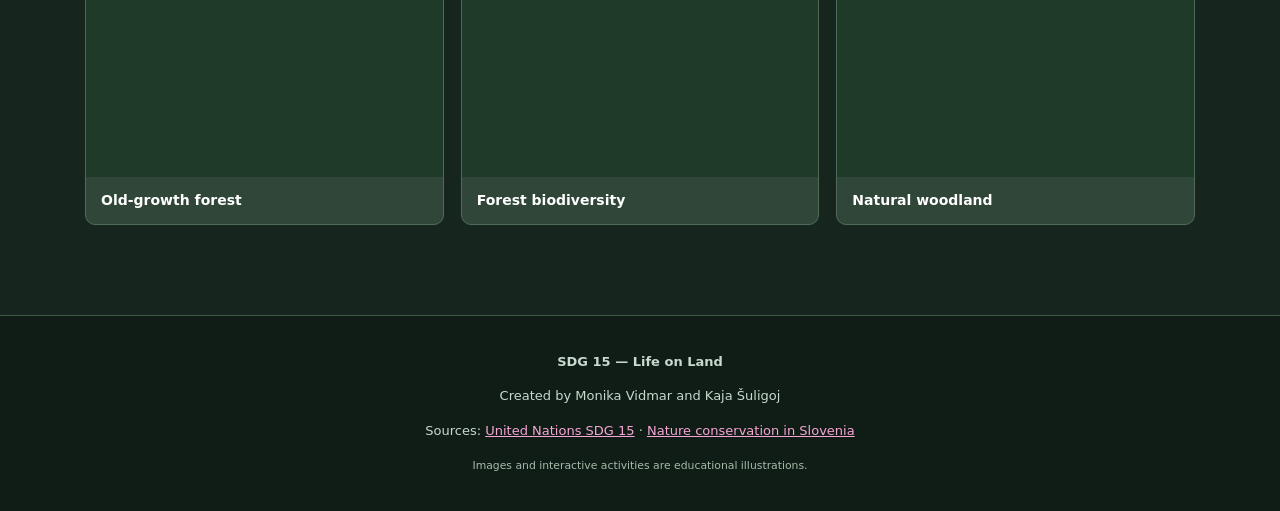
==== commit 22fbfa5d: "Add files via upload" ====
--- a/index.html
+++ b/index.html
@@ -1 +1,9 @@
-<!doctype html><html lang="en"><head><meta charset="utf-8"><meta name="viewport" content="width=device-width,initial-scale=1"><meta name="theme-color" content="#16251e"><meta name="description" content="Explore SDG 15, Slovenian wildlife and forest conservation worldwide through interactive missions."><title>Life on Land | SDG 15</title><link rel="stylesheet" href="style.css?v=quiz-videos-1"></head><body><header><a class="logo" href="#about">SDG <b>15</b><small>LIFE ON LAND</small></a><nav aria-label="Main navigation"><a href="#about">About SDG 15</a><a href="#slovenia">In Slovenia</a><a href="#world">Around the World</a><a href="#solutions">Solutions &amp; Actions</a><a href="#videos">Videos</a></nav></header><div class="hero"><div class="wrap"><span class="eyebrow">THE GLOBAL GOALS · 2030 AGENDA</span><h1>Protecting<br><em>Life on Land.</em></h1><p>Discover why healthy forests and wildlife matter — and what it takes to restore threatened ecosystems.</p><a class="primary" href="#about">Explore SDG 15 <span aria-hidden="true">↗</span></a></div></div><main class="wrap"><section class="page" id="about"><div class="intro"><span class="eyebrow">01 / UNDERSTAND</span><h2>About SDG 15</h2><p>The United Nations adopted 17 Sustainable Development Goals in 2015 to guide action towards a more sustainable world by 2030. Goal 15 focuses on life on land: protecting and restoring ecosystems, sustainably managing forests, combating desertification and stopping biodiversity loss.</p></div><div class="cards two"><article class="card"><span class="index">01</span><h3>Why forests matter</h3><p>Forests store carbon, protect soils, regulate water and provide habitat for countless species. Their health also supports communities and livelihoods.</p></article><article class="card"><span class="index">02</span><h3>What biodiversity means</h3><p>Biodiversity includes the variety of species, genes and ecosystems. A diverse natural world helps ecosystems remain resilient.</p></article><article class="card"><span class="index">03</span><h3>The biggest threats</h3><p>Deforestation, land degradation, pollution, invasive species and climate change put terrestrial ecosystems under pressure.</p></article><article class="card"><span class="index">04</span><h3>The goal for 2030</h3><p>SDG 15 calls for conservation, restoration, sustainable land use and stronger action against habitat and species loss.</p></article></div><h3 class="subhead">Life on land in photographs</h3><div style="display:grid;grid-template-columns:repeat(auto-fit,minmax(220px,1fr));gap:16px;margin:20px 0"><img src="slike/multimediji2.png" alt="Life on land photograph 1" loading="lazy" style="display:block;width:100%;height:auto;max-height:380px;object-fit:contain;background:#304639;border-radius:12px"><img src="slike/multimediji3.png" alt="Life on land photograph 2" loading="lazy" style="display:block;width:100%;height:auto;max-height:380px;object-fit:contain;background:#304639;border-radius:12px"><img src="slike/multimediji5.png" alt="Life on land photograph 3" loading="lazy" style="display:block;width:100%;height:auto;max-height:380px;object-fit:contain;background:#304639;border-radius:12px"></div><div class="gallery" data-gallery="about" hidden></div></section><section class="page" id="slovenia"><div class="intro"><span class="eyebrow">02 / LOCAL ECOSYSTEMS</span><h2>SDG 15 in Slovenia</h2><p>More than half of Slovenia is forested. From the Julian Alps to the Dinaric forests, the country is home to remarkable wildlife and protected landscapes. Conservation must balance healthy habitats with human activity.</p></div><div class="cards two"><article class="card"><h3>Forests and biodiversity</h3><p>Slovenian forests are home to brown bears, wolves, Eurasian lynx, deer and many bird species. Connected habitats help wildlife survive.</p></article><article class="card"><h3>Protection and challenges</h3><p>Triglav National Park and Natura 2000 sites help safeguard habitats. Fragmentation, invasive species, storms, drought and pests remain concerns.</p></article></div><h3 class="subhead">Forest Guardians <span class="tag">9 hidden animals</span></h3><p class="muted">Search a dark Slovenian forest with your flashlight. Find nine hidden animals and discover a fascinating fact about each one.</p><div class="game-panel"><div class="game-head"><div><span class="eyebrow">SLOVENIA · INTERACTIVE EXPERIENCE</span><h3 id="fg-title">Night Forest Adventure</h3></div><span class="status" id="fg-status">ANIMAL SEARCH</span></div><p id="fg-instruction" class="muted">Move your flashlight across the forest. Look carefully for nine hidden animals and tap each one to discover a fact.</p><div id="night-game" class="night-game" aria-label="Explore the forest by moving the flashlight"><div class="night-forest"></div><div class="darkness" id="darkness"></div><div id="animal-layer"></div><div class="torch" id="torch"></div></div><div class="game-foot"><p id="fg-progress" aria-live="polite">Animals Found: 0 / 9</p><button type="button" class="secondary" id="fg-replay">Play Again</button></div><div id="animal-facts" class="fact-grid"></div></div></div><h3 class="subhead">Slovenia in photographs</h3><div class="gallery" data-gallery="slovenia"></div></section><section class="page" id="world"><div class="intro"><span class="eyebrow">03 / GLOBAL PERSPECTIVE</span><h2>SDG 15 Around the World</h2><p>Environmental challenges vary across countries. Explore five real forest regions on the interactive map to learn how deforestation, habitat fragmentation and biodiversity loss affect ecosystems.</p></div><div class="cards three"><article class="card"><h3>Deforestation</h3><p>Clearing forests for agriculture and other land uses removes habitat and disrupts ecosystems.</p></article><article class="card"><h3>Habitat fragmentation</h3><p>Roads and land conversion can divide wildlife populations and interrupt movement.</p></article><article class="card"><h3>Degraded land</h3><p>Soil damage, unsustainable land use and pollution can make ecosystems harder to restore.</p></article></div><h3 class="subhead">Interactive World Map</h3><p class="muted">Click a location on the world map to discover an environmental problem and learn what can help protect nature.</p><div class="map-shell"><div class="world-map satellite-map" id="info-map" aria-label="Interactive satellite world map"></div><div class="map-detail" id="info-detail" aria-live="polite"><span class="eyebrow">SELECT A LOCATION</span><h3>Explore a forest region</h3><p>Choose one of the five marked locations on the map.</p></div></div><h3 class="subhead">Global ecosystems in photographs</h3><div class="gallery" data-gallery="world"></div></section><section class="page" id="solutions"><div class="intro"><span class="eyebrow">04 / TAKE ACTION</span><h2>Solutions and Actions</h2><p>Conservation requires long-term protection, careful land management and ecological restoration. Explore practical approaches — then test your knowledge with a final SDG 15 quiz.</p></div><div class="cards two"><article class="card"><h3>Restore native vegetation</h3><p>Support natural regeneration and plant appropriate native species where restoration is needed.</p></article><article class="card"><h3>Reconnect habitats</h3><p>Protect wildlife corridors so animals can move between forest areas.</p></article><article class="card"><h3>Protect threatened species</h3><p>Safeguard important habitats, reduce human pressures and support conservation monitoring.</p></article><article class="card"><h3>Choose sustainable practices</h3><p>Reduce waste, support responsible products and land use, and participate in local conservation.</p></article></div><h3 class="subhead">Final SDG 15 Quiz <span class="tag">5 questions</span></h3><p class="muted">Test what you have learned about protecting life on land. Choose one answer for each question and see your final score.</p><div class="game-panel" id="final-quiz"><div class="game-head"><div><span class="eyebrow">SDG 15 · KNOWLEDGE CHECK</span><h3>How much do you know?</h3></div><span class="status" id="quiz-progress">QUESTION 1 / 5</span></div><div id="quiz-question-area" aria-live="polite"></div><div id="quiz-result" hidden aria-live="polite"></div><div class="quiz-actions"><button type="button" class="primary" id="quiz-next" disabled>Next question</button><button type="button" class="secondary" id="quiz-restart" hidden>Try again</button></div></div><h3 class="subhead">Conservation in photographs</h3><div class="gallery" data-gallery="solutions"></div></section><section class="page" id="videos"><div class="intro"><span class="eyebrow">05 / WATCH &amp; LEARN</span><h2>Videos</h2><p>Explore two videos about our planet and the importance of protecting life on land.</p></div><div class="cards two video-grid"><article class="card"><h3>Video 1</h3><div class="video-frame"><iframe src="https://www.youtube-nocookie.com/embed/gXjUdasfAfE" title="SDG 15 video 1" loading="lazy" referrerpolicy="strict-origin-when-cross-origin" allow="accelerometer; autoplay; clipboard-write; encrypted-media; gyroscope; picture-in-picture; web-share" allowfullscreen></iframe></div><p><a href="https://www.youtube.com/watch?v=gXjUdasfAfE" target="_blank" rel="noopener noreferrer">Watch on YouTube</a></p></article><article class="card"><h3>Video 2</h3><div class="video-frame"><iframe src="https://www.youtube-nocookie.com/embed/oK_-qYKt3nM" title="SDG 15 video 2" loading="lazy" referrerpolicy="strict-origin-when-cross-origin" allow="accelerometer; autoplay; clipboard-write; encrypted-media; gyroscope; picture-in-picture; web-share" allowfullscreen></iframe></div><p><a href="https://www.youtube.com/watch?v=oK_-qYKt3nM" target="_blank" rel="noopener noreferrer">Watch on YouTube</a></p></article></div></section></main><dialog id="lightbox"><button class="secondary" id="close-lightbox">Close</button><img id="lightbox-img" alt=""><p id="lightbox-caption"></p></dialog><footer><strong>SDG 15 — Life on Land</strong><p>Created by Monika Vidmar and Kaja Šuligoj</p><p>Sources: <a href="https://sdgs.un.org/goals/goal15" target="_blank" rel="noopener">United Nations SDG 15</a> · <a href="https://www.gov.si/en/topics/nature-conservation/" target="_blank" rel="noopener">Nature conservation in Slovenia</a></p><small>Images and interactive activities are educational illustrations.</small></footer><script src="script.js?v=quiz-videos-1" defer></script></body></html>+<!doctype html><html lang="en"><head><meta charset="utf-8"><meta name="viewport" content="width=device-width,initial-scale=1"><meta name="theme-color" content="#16251e"><meta name="description" content="Explore SDG 15, Slovenian wildlife and forest conservation worldwide through interactive missions."><title>Life on Land | SDG 15</title><link rel="stylesheet" href="style.css?v=quiz-videos-1"></head><body>
+<header><a class="logo" href="#about">SDG <b>15</b><small>LIFE ON LAND</small></a><nav aria-label="Main navigation"><a href="#about">About SDG 15</a><a href="#slovenia">In Slovenia</a><a href="#world">Around the World</a><a href="#solutions">Solutions & Actions</a><a href="#videos">Videos</a></nav></header>
+<div class="hero"><div class="wrap"><span class="eyebrow">THE GLOBAL GOALS · 2030 AGENDA</span><h1>Protecting<br><em>Life on Land.</em></h1><p>Discover why healthy forests and wildlife matter — and what it takes to restore threatened ecosystems.</p><a class="primary" href="#about">Explore SDG 15 <span aria-hidden="true">↗</span></a></div></div>
+<main class="wrap">
+<section class="page" id="about"><div class="intro"><span class="eyebrow">01 / UNDERSTAND</span><h2>About SDG 15</h2><p>The United Nations adopted 17 Sustainable Development Goals in 2015 to guide action towards a more sustainable world by 2030. Goal 15 focuses on life on land: protecting and restoring ecosystems, sustainably managing forests, combating desertification and stopping biodiversity loss.</p></div><div class="cards two"><article class="card"><span class="index">01</span><h3>Why forests matter</h3><p>Forests store carbon, protect soils, regulate water and provide habitat for countless species. Their health also supports communities and livelihoods.</p></article><article class="card"><span class="index">02</span><h3>What biodiversity means</h3><p>Biodiversity includes the variety of species, genes and ecosystems. A diverse natural world helps ecosystems remain resilient.</p></article><article class="card"><span class="index">03</span><h3>The biggest threats</h3><p>Deforestation, land degradation, pollution, invasive species and climate change put terrestrial ecosystems under pressure.</p></article><article class="card"><span class="index">04</span><h3>The goal for 2030</h3><p>SDG 15 calls for conservation, restoration, sustainable land use and stronger action against habitat and species loss.</p></article></div><h3 class="subhead">Life on land in photographs</h3><div class="gallery" data-gallery="about"></div></section>
+<section class="page" id="slovenia"><div class="intro"><span class="eyebrow">02 / LOCAL ECOSYSTEMS</span><h2>SDG 15 in Slovenia</h2><p>More than half of Slovenia is forested. From the Julian Alps to the Dinaric forests, the country is home to remarkable wildlife and protected landscapes. Conservation must balance healthy habitats with human activity.</p></div><div class="cards two"><article class="card"><h3>Forests and biodiversity</h3><p>Slovenian forests are home to brown bears, wolves, Eurasian lynx, deer and many bird species. Connected habitats help wildlife survive.</p></article><article class="card"><h3>Protection and challenges</h3><p>Triglav National Park and Natura 2000 sites help safeguard habitats. Fragmentation, invasive species, storms, drought and pests remain concerns.</p></article></div><h3 class="subhead">Forest Guardians <span class="tag">9 hidden animals</span></h3><p class="muted">Search a dark Slovenian forest with your flashlight. Find nine hidden animals and discover a fascinating fact about each one.</p><div class="game-panel"><div class="game-head"><div><span class="eyebrow">SLOVENIA · INTERACTIVE EXPERIENCE</span><h3 id="fg-title">Night Forest Adventure</h3></div><span class="status" id="fg-status">ANIMAL SEARCH</span></div><p id="fg-instruction" class="muted">Move your flashlight across the forest. Look carefully for nine hidden animals and tap each one to discover a fact.</p><div id="night-game" class="night-game" aria-label="Explore the forest by moving the flashlight"><div class="night-forest"></div><div class="darkness" id="darkness"></div><div id="animal-layer"></div><div class="torch" id="torch"></div></div><div class="game-foot"><p id="fg-progress" aria-live="polite">Animals Found: 0 / 9</p><button type="button" class="secondary" id="fg-replay">Play Again</button></div><div id="animal-facts" class="fact-grid"></div></div></div><h3 class="subhead">Slovenia in photographs</h3><div class="gallery" data-gallery="slovenia"></div></section>
+<section class="page" id="world"><div class="intro"><span class="eyebrow">03 / GLOBAL PERSPECTIVE</span><h2>SDG 15 Around the World</h2><p>Environmental challenges vary across countries. Explore five real forest regions on the interactive map to learn how deforestation, habitat fragmentation and biodiversity loss affect ecosystems.</p></div><div class="cards three"><article class="card"><h3>Deforestation</h3><p>Clearing forests for agriculture and other land uses removes habitat and disrupts ecosystems.</p></article><article class="card"><h3>Habitat fragmentation</h3><p>Roads and land conversion can divide wildlife populations and interrupt movement.</p></article><article class="card"><h3>Degraded land</h3><p>Soil damage, unsustainable land use and pollution can make ecosystems harder to restore.</p></article></div><h3 class="subhead">Interactive World Map</h3><p class="muted">Click a location on the world map to discover an environmental problem and learn what can help protect nature.</p><div class="map-shell"><div class="world-map satellite-map" id="info-map" aria-label="Interactive satellite world map"></div><div class="map-detail" id="info-detail" aria-live="polite"><span class="eyebrow">SELECT A LOCATION</span><h3>Explore a forest region</h3><p>Choose one of the five marked locations on the map.</p></div></div><h3 class="subhead">Global ecosystems in photographs</h3><div class="gallery" data-gallery="world"></div></section>
+<section class="page" id="solutions"><div class="intro"><span class="eyebrow">04 / TAKE ACTION</span><h2>Solutions and Actions</h2><p>Conservation requires long-term protection, careful land management and ecological restoration. Explore practical approaches — then test your knowledge with a final SDG 15 quiz.</p></div><div class="cards two"><article class="card"><h3>Restore native vegetation</h3><p>Support natural regeneration and plant appropriate native species where restoration is needed.</p></article><article class="card"><h3>Reconnect habitats</h3><p>Protect wildlife corridors so animals can move between forest areas.</p></article><article class="card"><h3>Protect threatened species</h3><p>Safeguard important habitats, reduce human pressures and support conservation monitoring.</p></article><article class="card"><h3>Choose sustainable practices</h3><p>Reduce waste, support responsible products and land use, and participate in local conservation.</p></article></div><h3 class="subhead">Final SDG 15 Quiz <span class="tag">5 questions</span></h3><p class="muted">Test what you have learned about protecting life on land. Choose one answer for each question and see your final score.</p><div class="game-panel" id="final-quiz"><div class="game-head"><div><span class="eyebrow">SDG 15 · KNOWLEDGE CHECK</span><h3>How much do you know?</h3></div><span class="status" id="quiz-progress">QUESTION 1 / 5</span></div><div id="quiz-question-area" aria-live="polite"></div><div id="quiz-result" hidden aria-live="polite"></div><div class="quiz-actions"><button type="button" class="primary" id="quiz-next" disabled>Next question</button><button type="button" class="secondary" id="quiz-restart" hidden>Try again</button></div></div><h3 class="subhead">Conservation in photographs</h3><div class="gallery" data-gallery="solutions"></div></section>
+<section class="page" id="videos"><div class="intro"><span class="eyebrow">05 / WATCH & LEARN</span><h2>Videos</h2><p>Explore two videos about our planet and the importance of protecting life on land.</p></div><div class="cards two video-grid"><article class="card"><h3>Video 1</h3><div class="video-frame"><iframe src="https://www.youtube-nocookie.com/embed/gXjUdasfAfE" title="SDG 15 video 1" loading="lazy" referrerpolicy="strict-origin-when-cross-origin" allow="accelerometer; autoplay; clipboard-write; encrypted-media; gyroscope; picture-in-picture; web-share" allowfullscreen></iframe></div><p><a href="https://www.youtube.com/watch?v=gXjUdasfAfE" target="_blank" rel="noopener noreferrer">Watch on YouTube</a></p></article><article class="card"><h3>Video 2</h3><div class="video-frame"><iframe src="https://www.youtube-nocookie.com/embed/oK_-qYKt3nM" title="SDG 15 video 2" loading="lazy" referrerpolicy="strict-origin-when-cross-origin" allow="accelerometer; autoplay; clipboard-write; encrypted-media; gyroscope; picture-in-picture; web-share" allowfullscreen></iframe></div><p><a href="https://www.youtube.com/watch?v=oK_-qYKt3nM" target="_blank" rel="noopener noreferrer">Watch on YouTube</a></p></article></div></section></main><dialog id="lightbox"><button class="secondary" id="close-lightbox">Close</button><img id="lightbox-img" alt=""><p id="lightbox-caption"></p></dialog><footer><strong>SDG 15 — Life on Land</strong><p>Created by Monika Vidmar and Kaja Šuligoj</p><p>Sources: <a href="https://sdgs.un.org/goals/goal15" target="_blank" rel="noopener">United Nations SDG 15</a> · <a href="https://www.gov.si/en/topics/nature-conservation/" target="_blank" rel="noopener">Nature conservation in Slovenia</a></p><small>Images and interactive activities are educational illustrations.</small></footer><script src="script.js?v=quiz-videos-1" defer></script></body></html>
--- a/style.css
+++ b/style.css
@@ -0,0 +1,35 @@
+:root{font-family:Inter,system-ui,-apple-system,Segoe UI,sans-serif;color:#f8f6f6;background:#16251e;--bg:#16251e;--panel:#304639;--pink:#e637a3;--green:#517a61;--line:#506b58;--muted:#cbd9ce}*{box-sizing:border-box}html{scroll-behavior:smooth}body{margin:0;line-height:1.65}button,a{font:inherit}button{cursor:pointer}button:disabled{opacity:.45;cursor:not-allowed}a{color:inherit}header{position:sticky;top:0;z-index:30;background:#101d16ee;backdrop-filter:blur(15px);border-bottom:1px solid #365442;display:flex;justify-content:space-between;align-items:center;padding:14px max(24px,calc((100vw - 1180px)/2));gap:22px}.logo{text-decoration:none;font-size:23px;font-weight:850;white-space:nowrap;letter-spacing:-.7px}.logo b{color:var(--pink)}.logo small{display:inline-block;font-size:10px;letter-spacing:2px;margin-left:12px;font-weight:600}nav{display:flex;gap:5px;flex-wrap:wrap}nav a{text-decoration:none;font-size:13px;font-weight:650;padding:10px 13px;border-radius:6px;color:#d8e7dc}nav a:hover,nav a.active{background:var(--pink);color:#141b16}.wrap{max-width:1160px;margin:auto;padding-left:25px;padding-right:25px}.hero{background:linear-gradient(90deg,#0e2019f7,#12251ccc 60%,#12251c77),url('https://images.unsplash.com/photo-1448375240586-882707db888b?w=1800&q=85') center/cover;min-height:410px}.hero .wrap{padding-top:78px;padding-bottom:78px}.eyebrow{color:#ef80bc;letter-spacing:2.3px;font-size:11px;font-weight:850}.hero h1{font-size:clamp(50px,8vw,88px);letter-spacing:-3px;line-height:1.08;margin:15px 0}.hero h1 em{font-style:normal;color:#ef80bc}.hero p{max-width:530px;color:#e3eae3;font-size:18px}.primary,.secondary{border-radius:8px;padding:11px 17px;text-decoration:none;display:inline-block;font-weight:750;border:1px solid transparent}.primary{background:var(--pink);color:#17161a}.primary:hover{background:#fa7ac4}.secondary{background:#243b2c;border-color:#63816b;color:#f8f6f6}.secondary:hover{background:#365542}.page{display:none;padding-top:70px;padding-bottom:90px;scroll-margin-top:80px}.page.active{display:block}.intro{max-width:850px;margin-bottom:36px}.intro h2{font-size:clamp(36px,5vw,56px);line-height:1.1;letter-spacing:-1.6px;margin:10px 0 20px}.intro p{font-size:17px;color:var(--muted)}.cards{display:grid;gap:17px}.cards.two{grid-template-columns:repeat(2,1fr)}.cards.three{grid-template-columns:repeat(3,1fr)}.card,.game-panel{background:var(--panel);border:1px solid var(--line);border-radius:13px;padding:25px}.card h3{font-size:21px;margin:8px 0}.card p{color:#d4e2d8;margin-bottom:0}.index{color:#ef80bc;font-size:12px;font-weight:800}.subhead{font-size:clamp(24px,3vw,31px);letter-spacing:-.5px;margin:55px 0 13px}.tag{font-size:11px;vertical-align:middle;color:#f3b4d8;border:1px solid #b6598c;border-radius:30px;padding:5px 10px;letter-spacing:.2px}.muted{color:var(--muted)}.gallery{display:grid;grid-template-columns:repeat(3,1fr);gap:17px}.photo{background:var(--panel);border:1px solid var(--line);padding:0;text-align:left;border-radius:10px;overflow:hidden;color:#fff}.photo img{display:block;width:100%;aspect-ratio:4/3;object-fit:cover;background:#203a2a}.photo span{display:block;padding:12px 15px;font-size:14px;font-weight:700}.photo:hover{border-color:var(--pink)}.game-panel{padding:24px}.game-head,.forest-top{display:flex;align-items:center;justify-content:space-between;gap:14px;margin-bottom:12px}.game-head h3,.forest-top h3{font-size:24px;margin:4px 0}.status{font-size:11px;letter-spacing:1px;border:1px solid #8a6c7b;border-radius:50px;padding:7px 11px;white-space:nowrap}.game-foot{display:flex;justify-content:space-between;align-items:center;gap:12px}.night-game{position:relative;height:355px;overflow:hidden;border-radius:11px;touch-action:none;background:#102218}.night-forest{position:absolute;inset:0;background:linear-gradient(#07160b33,#07160b44),url('https://images.unsplash.com/photo-1448375240586-882707db888b?w=1200&q=85') center/cover;filter:brightness(.75)}.darkness{position:absolute;inset:0;pointer-events:none;background:radial-gradient(circle 105px at var(--x,50%) var(--y,50%),transparent 0%,#020806ee 130px,#020806fa 240px)}.torch{position:absolute;left:var(--x,50%);top:var(--y,50%);width:18px;height:18px;border:2px solid #f4c9e3;border-radius:50%;transform:translate(-50%,-50%);pointer-events:none;box-shadow:0 0 0 8px #e637a322}.animal-spot{position:absolute;transform:translate(-50%,-50%);border:1px solid #e8d5bdc9;background:#13221acc;color:#fff;border-radius:50%;width:42px;height:42px;font-size:23px;display:grid;place-items:center;transition:opacity .3s}.animal-spot:not(.visible):not(.found){opacity:.15}.animal-spot.found{background:#e637a3;color:#111}.animal-spot.visible{opacity:1}.fact-grid{display:grid;grid-template-columns:repeat(3,1fr);gap:9px;margin-top:12px}.fact{border:1px solid var(--line);padding:12px;border-radius:8px;font-size:12px;background:#20392a}.fact b{display:block;color:#f7aed8;font-size:13px}.sanctuary-scene{height:230px;border-radius:10px;position:relative;overflow:hidden;background:linear-gradient(#90b8a8 0 48%,#48764b 49%,#2b5030 100%);margin:15px 0}.sanctuary-title{position:absolute;top:10px;left:15px;background:#12251bdc;padding:4px 9px;border-radius:4px;font-weight:700}.sanctuary-object{position:absolute;bottom:25px;font-size:35px;filter:drop-shadow(0 3px 2px #0005)}.tool-row{display:flex;gap:9px;flex-wrap:wrap;margin:15px 0}.tool-row button{padding:10px 13px;border-radius:7px;border:1px solid #75977f;background:#213c2c;color:white;font-weight:650}.tool-row button.selected{background:var(--pink);color:#101c16}.tool-row button:hover:not(:disabled){border-color:#f8a2d4}.map-shell{display:grid;grid-template-columns:1.55fr 1fr;gap:16px}.world-map{position:relative;min-height:330px;border-radius:12px;overflow:hidden;background:radial-gradient(ellipse at 35% 30%,#315d58,#102f34 70%);border:1px solid #638078}.world-map svg{display:block;width:100%;height:100%;min-height:330px}.map-marker{cursor:pointer;outline:none}.map-marker circle{fill:var(--pink);stroke:#fff;stroke-width:2}.map-marker:hover circle,.map-marker:focus circle{fill:#fff;stroke:var(--pink);stroke-width:4}.map-marker text{fill:white;font-size:12px;font-weight:750;paint-order:stroke;stroke:#12241e;stroke-width:3}.map-detail{background:var(--panel);border:1px solid var(--line);border-radius:12px;padding:24px}.map-detail h3{font-size:24px}.map-detail p{color:var(--muted)}.mission-list{display:grid;grid-template-columns:repeat(5,1fr);gap:8px;margin-top:12px}.mission-btn{background:#213a2b;border:1px solid #54745e;border-radius:8px;color:white;padding:10px;text-align:left;font-size:12px;line-height:1.5}.mission-btn b{display:block;font-size:13px}.mission-btn:hover:not(:disabled){border-color:var(--pink)}.mission-btn.active{border-color:var(--pink);background:#583349}.mission-btn.complete{border-color:#a7d8ac}.forest-top{margin-top:22px}.forest-viewport{position:relative;overflow:hidden;border:1px solid #718a73;border-radius:12px;height:355px;background:#254632;outline-offset:3px}.forest-panorama{position:absolute;inset:0;width:300%;transition:transform .5s ease;background:linear-gradient(#07170e60,#10271950),url('https://images.unsplash.com/photo-1448375240586-882707db888b?w=1800&q=85') center/cover}.forest-canopy{position:absolute;inset:0;background:linear-gradient(#0a2b16a0,transparent 42%,transparent 70%,#142f1c90)}.forest-ground{position:absolute;bottom:0;height:28%;width:100%;background:linear-gradient(transparent,#1d3520c9)}.forest-vignette{position:absolute;inset:0;pointer-events:none;box-shadow:inset 0 0 85px #071309a8}.forest-object,.forest-animal{position:absolute;bottom:12%;border:1px solid #ffffff9c;background:#10271cdb;color:white;border-radius:10px;padding:7px 10px;z-index:2;white-space:nowrap}.forest-object{font-size:14px}.forest-object.fixed{background:#255438}.forest-animal{bottom:32%;border-color:#f3bbdb;background:#4a2941dc;animation:wander 5s ease-in-out infinite alternate}.forest-animal:nth-child(even){animation-delay:-2s}@keyframes wander{to{translate:16px -5px}}.forest-object:focus,.forest-animal:focus{outline:3px solid var(--pink)}.controls{display:flex;align-items:center;justify-content:space-between;gap:10px;margin:12px 0}.controls span{font-size:13px;color:var(--muted)}.forest-stats{display:grid;grid-template-columns:repeat(3,1fr);gap:8px}.forest-stats>div{background:#1c3527;border:1px solid #54735c;padding:10px;border-radius:7px;font-size:12px}.forest-stats strong{display:block;font-size:22px;color:#f7a3d2}.wildlife-info{padding:12px 14px;background:#213a2a;border-left:3px solid var(--pink);margin:15px 0}.forest-top h3{margin:0}#forest-feedback{min-height:26px}#forest-game h4{margin-bottom:4px}dialog{background:#233d2d;border:1px solid var(--pink);color:white;border-radius:12px;max-width:90vw;padding:18px}dialog::backdrop{background:#000c}dialog img{display:block;max-width:100%;max-height:70vh;object-fit:contain;margin:12px auto}footer{text-align:center;background:#101d16;padding:35px 20px;color:#c9d9ce;font-size:13px;border-top:1px solid #405c47}footer a{color:#f6a5d4}footer small{color:#a7bbaa}button:focus-visible,a:focus-visible{outline:3px solid #ff95d2;outline-offset:3px}[hidden]{display:none!important}@media(max-width:850px){header{flex-direction:column;align-items:flex-start;gap:6px}.cards.three{grid-template-columns:1fr 1fr}.map-shell{grid-template-columns:1fr}.mission-list{grid-template-columns:repeat(3,1fr)}}@media(max-width:620px){header{padding:12px 15px}nav a{font-size:11px;padding:7px}.wrap{padding-left:17px;padding-right:17px}.hero .wrap{padding-top:60px;padding-bottom:65px}.page{padding-top:45px}.cards.two,.cards.three,.gallery{grid-template-columns:1fr}.fact-grid{grid-template-columns:repeat(2,1fr)}.mission-list{grid-template-columns:repeat(2,1fr)}.game-panel{padding:14px}.night-game,.forest-viewport{height:290px}.game-head{align-items:flex-start}.forest-stats{gap:4px}.forest-stats>div{padding:7px}.forest-stats strong{font-size:17px}}
+
+/* Forest Guardians: photograph-based, genuinely hidden wildlife. */
+.animal-spot{width:clamp(49px,8vw,91px);height:clamp(45px,7vw,78px);padding:0;border:0;border-radius:30% 36% 28% 40%;background:transparent;overflow:hidden;opacity:0!important;visibility:hidden;pointer-events:none;box-shadow:none;filter:brightness(.78) saturate(.8);transition:opacity .15s ease;}
+.animal-spot.visible:not(.found){opacity:1!important;visibility:visible;pointer-events:auto}
+.animal-spot.found{opacity:0!important;visibility:hidden;pointer-events:none}
+.animal-spot img{width:100%;height:100%;object-fit:cover;display:block;mask-image:radial-gradient(ellipse at center,black 37%,transparent 75%);-webkit-mask-image:radial-gradient(ellipse at center,black 37%,transparent 75%)}
+.animal-spot:focus-visible{outline:2px solid #e637a3;outline-offset:2px}
+.fact{display:flex;flex-direction:column;gap:8px;overflow:hidden;padding:0}
+.fact-photo{width:100%;height:115px;object-fit:cover;background:#20392a}
+.fact>div{padding:0 12px 12px}
+.fact p{margin:5px 0 0;line-height:1.5}
+@media(max-width:620px){.animal-spot{width:53px;height:50px}.fact-photo{height:95px}}
+
+/* Independent satellite map and before/after comparison in Around the World */
+.satellite-map{min-height:440px;background:#12322f}.satellite-map svg{min-height:440px}.map-shell{grid-template-columns:1.25fr 1fr;align-items:start}.map-detail{min-width:0}.world-pin{background:transparent;border:0}.world-pin span{display:grid;place-items:center;width:34px;height:34px;border-radius:50%;background:#e637a3;color:#fff;border:2px solid white;font-weight:800;box-shadow:0 2px 12px #0009}.world-pin span:hover{transform:scale(1.12)}.leaflet-container{font-family:inherit}.world-compare{position:relative;width:100%;aspect-ratio:4/3;overflow:hidden;border-radius:10px;background:#1a3226;margin:15px 0 10px;--reveal:50%;touch-action:pan-y}.world-compare img{position:absolute;inset:0;width:100%;height:100%;object-fit:cover;user-select:none;pointer-events:none}.compare-before{clip-path:inset(0 calc(100% - var(--reveal)) 0 0)}.compare-line{position:absolute;top:0;bottom:0;left:var(--reveal);width:3px;background:white;transform:translateX(-50%);pointer-events:none;box-shadow:0 0 7px #0009}.compare-line:after{content:'↔';position:absolute;top:50%;left:50%;transform:translate(-50%,-50%);display:grid;place-items:center;width:40px;height:40px;border-radius:50%;background:white;color:#1b3428;font-size:23px;font-weight:800;box-shadow:0 2px 10px #0007}.compare-label{position:absolute;top:12px;background:#10271edb;color:white;font-size:10px;font-weight:800;letter-spacing:1px;padding:5px 8px;border-radius:5px;pointer-events:none}.compare-label-before{left:10px}.compare-label-after{right:10px}.compare-range{position:absolute;inset:0;width:100%;height:100%;opacity:0;cursor:ew-resize;margin:0}.compare-range:focus-visible{opacity:.2;outline:3px solid #fff;outline-offset:-3px}.compare-note{display:block;color:#cbd9ce;font-size:11px;line-height:1.4}@media(max-width:850px){.map-shell{grid-template-columns:1fr}.satellite-map{min-height:340px}}
+
+
+/* Around the World: isolated, responsive layout. */
+#world .map-shell{display:grid;grid-template-columns:minmax(0,42%) minmax(0,1fr);gap:22px;align-items:start;width:100%;max-width:100%;}
+#world .map-shell>*{min-width:0;max-width:100%;box-sizing:border-box;}
+#world #info-map{position:relative;width:100%;height:auto;min-height:0;aspect-ratio:2/1;overflow:hidden;background:#0b2636 url('world-map.jpg') center center/100% 100% no-repeat;border:1px solid #668d80;border-radius:12px;}
+#world .earth-map-label{position:absolute;left:10px;top:10px;padding:4px 7px;background:#0b292acc;color:#fff;border-radius:5px;font-size:10px;font-weight:750;letter-spacing:.7px;pointer-events:none;}
+#world .earth-marker{position:absolute;display:grid;place-items:center;width:27px;height:27px;min-width:0;max-width:none;min-height:0;padding:0;transform:translate(-50%,-50%);border:2px solid white;border-radius:50%;background:#e637a3;color:white;font-size:12px;font-weight:800;line-height:1;z-index:2;box-shadow:0 2px 8px #0009;}
+#world .earth-marker:hover,#world .earth-marker:focus-visible,#world .earth-marker.selected{background:#fff;color:#9a155f;border-color:#e637a3;outline:2px solid #fff;outline-offset:1px;}
+#world #info-detail{padding:20px 22px;background:#304639;border:1px solid #506b58;border-radius:12px;min-width:0;overflow:hidden;}
+#world #info-detail h3{font-size:23px;line-height:1.25;margin:8px 0 12px;}
+#world #info-detail .world-problem-photo{display:block;width:100%;height:auto;aspect-ratio:16/9;object-fit:cover;border:1px solid #6a8975;border-radius:9px;margin:12px 0 16px;}
+#world #info-detail .world-issue{color:#ffafd8;font-size:17px;margin:14px 0 7px;}
+#world #info-detail .world-solution{color:#b7e7a8;font-size:17px;margin:18px 0 7px;}
+#world #info-detail p{color:#d8e5db;line-height:1.6;margin:8px 0;}
+@media(max-width:780px){#world .map-shell{grid-template-columns:minmax(0,1fr);}#world #info-map{max-width:600px;} }
+
+/* Final quiz and video tab */
+#final-quiz{max-width:850px}.quiz-question{font-size:clamp(19px,3vw,25px);margin:20px 0}.quiz-choices{display:grid;grid-template-columns:repeat(2,minmax(0,1fr));gap:12px}.quiz-choice{border:1px solid #78927c;border-radius:9px;background:#203b2b;color:white;text-align:left;padding:14px 16px;min-height:60px}.quiz-choice:hover:not(:disabled){border-color:#ef80bc;background:#3b3e35}.quiz-choice.correct{border-color:#a9efb0;background:#255a38;color:#fff;opacity:1}.quiz-choice.incorrect{border-color:#ff9baf;background:#663444;color:#fff;opacity:1}.quiz-choice:disabled{cursor:default}.quiz-feedback{min-height:27px;color:#e7e3d3}.quiz-actions{display:flex;gap:12px;margin-top:18px}.video-grid .card{min-width:0}.video-frame{position:relative;width:100%;aspect-ratio:16/9;background:#102218;border-radius:10px;overflow:hidden}.video-frame iframe{width:100%;height:100%;border:0;display:block}.video-grid .card p a{color:#ffb4dc}@media(max-width:620px){.quiz-choices{grid-template-columns:1fr}}
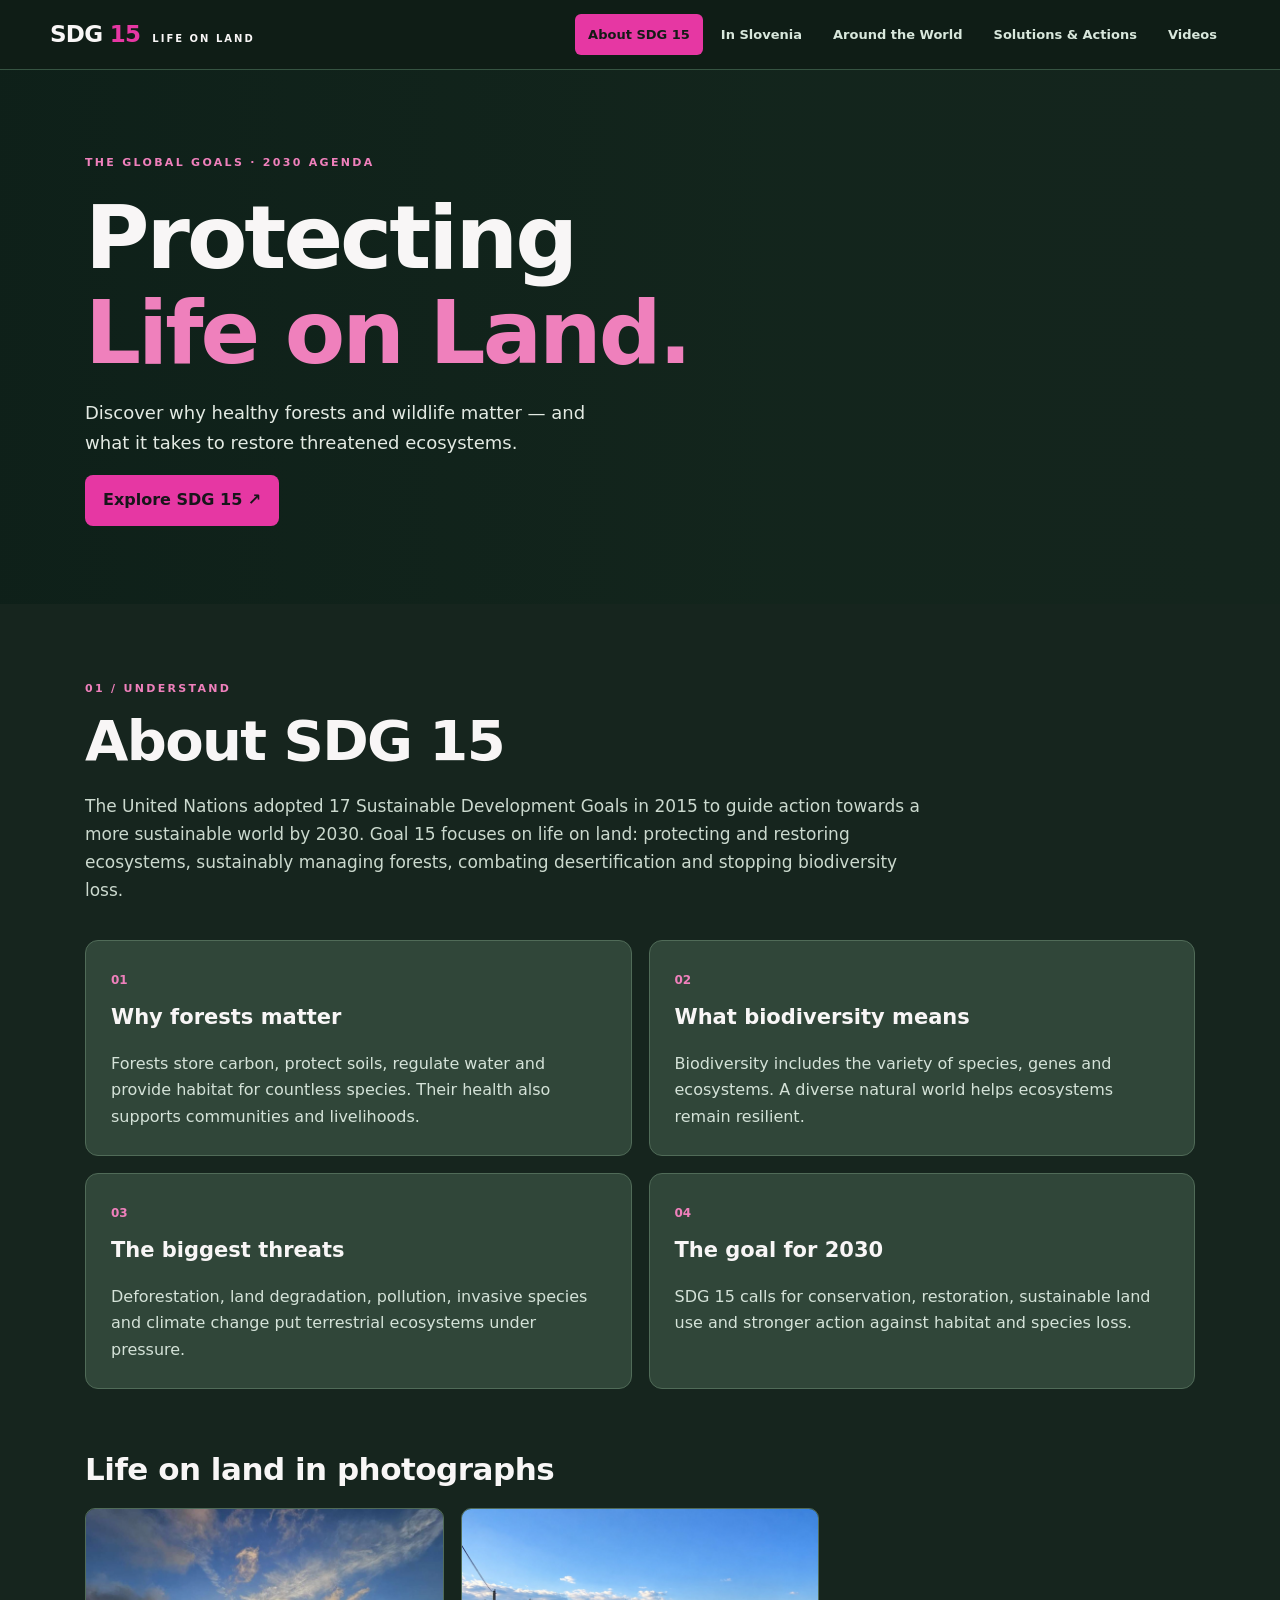
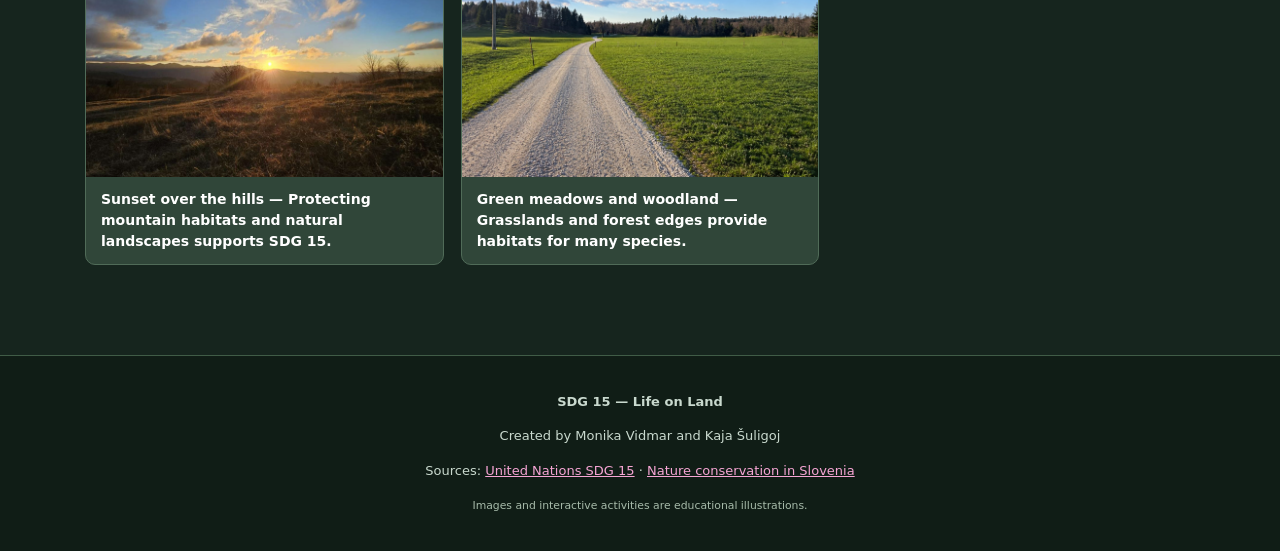
==== commit 456a7b1c: "Add files via upload" ====
--- a/index.html
+++ b/index.html
@@ -6,4 +6,4 @@
 <section class="page" id="slovenia"><div class="intro"><span class="eyebrow">02 / LOCAL ECOSYSTEMS</span><h2>SDG 15 in Slovenia</h2><p>More than half of Slovenia is forested. From the Julian Alps to the Dinaric forests, the country is home to remarkable wildlife and protected landscapes. Conservation must balance healthy habitats with human activity.</p></div><div class="cards two"><article class="card"><h3>Forests and biodiversity</h3><p>Slovenian forests are home to brown bears, wolves, Eurasian lynx, deer and many bird species. Connected habitats help wildlife survive.</p></article><article class="card"><h3>Protection and challenges</h3><p>Triglav National Park and Natura 2000 sites help safeguard habitats. Fragmentation, invasive species, storms, drought and pests remain concerns.</p></article></div><h3 class="subhead">Forest Guardians <span class="tag">9 hidden animals</span></h3><p class="muted">Search a dark Slovenian forest with your flashlight. Find nine hidden animals and discover a fascinating fact about each one.</p><div class="game-panel"><div class="game-head"><div><span class="eyebrow">SLOVENIA · INTERACTIVE EXPERIENCE</span><h3 id="fg-title">Night Forest Adventure</h3></div><span class="status" id="fg-status">ANIMAL SEARCH</span></div><p id="fg-instruction" class="muted">Move your flashlight across the forest. Look carefully for nine hidden animals and tap each one to discover a fact.</p><div id="night-game" class="night-game" aria-label="Explore the forest by moving the flashlight"><div class="night-forest"></div><div class="darkness" id="darkness"></div><div id="animal-layer"></div><div class="torch" id="torch"></div></div><div class="game-foot"><p id="fg-progress" aria-live="polite">Animals Found: 0 / 9</p><button type="button" class="secondary" id="fg-replay">Play Again</button></div><div id="animal-facts" class="fact-grid"></div></div></div><h3 class="subhead">Slovenia in photographs</h3><div class="gallery" data-gallery="slovenia"></div></section>
 <section class="page" id="world"><div class="intro"><span class="eyebrow">03 / GLOBAL PERSPECTIVE</span><h2>SDG 15 Around the World</h2><p>Environmental challenges vary across countries. Explore five real forest regions on the interactive map to learn how deforestation, habitat fragmentation and biodiversity loss affect ecosystems.</p></div><div class="cards three"><article class="card"><h3>Deforestation</h3><p>Clearing forests for agriculture and other land uses removes habitat and disrupts ecosystems.</p></article><article class="card"><h3>Habitat fragmentation</h3><p>Roads and land conversion can divide wildlife populations and interrupt movement.</p></article><article class="card"><h3>Degraded land</h3><p>Soil damage, unsustainable land use and pollution can make ecosystems harder to restore.</p></article></div><h3 class="subhead">Interactive World Map</h3><p class="muted">Click a location on the world map to discover an environmental problem and learn what can help protect nature.</p><div class="map-shell"><div class="world-map satellite-map" id="info-map" aria-label="Interactive satellite world map"></div><div class="map-detail" id="info-detail" aria-live="polite"><span class="eyebrow">SELECT A LOCATION</span><h3>Explore a forest region</h3><p>Choose one of the five marked locations on the map.</p></div></div><h3 class="subhead">Global ecosystems in photographs</h3><div class="gallery" data-gallery="world"></div></section>
 <section class="page" id="solutions"><div class="intro"><span class="eyebrow">04 / TAKE ACTION</span><h2>Solutions and Actions</h2><p>Conservation requires long-term protection, careful land management and ecological restoration. Explore practical approaches — then test your knowledge with a final SDG 15 quiz.</p></div><div class="cards two"><article class="card"><h3>Restore native vegetation</h3><p>Support natural regeneration and plant appropriate native species where restoration is needed.</p></article><article class="card"><h3>Reconnect habitats</h3><p>Protect wildlife corridors so animals can move between forest areas.</p></article><article class="card"><h3>Protect threatened species</h3><p>Safeguard important habitats, reduce human pressures and support conservation monitoring.</p></article><article class="card"><h3>Choose sustainable practices</h3><p>Reduce waste, support responsible products and land use, and participate in local conservation.</p></article></div><h3 class="subhead">Final SDG 15 Quiz <span class="tag">5 questions</span></h3><p class="muted">Test what you have learned about protecting life on land. Choose one answer for each question and see your final score.</p><div class="game-panel" id="final-quiz"><div class="game-head"><div><span class="eyebrow">SDG 15 · KNOWLEDGE CHECK</span><h3>How much do you know?</h3></div><span class="status" id="quiz-progress">QUESTION 1 / 5</span></div><div id="quiz-question-area" aria-live="polite"></div><div id="quiz-result" hidden aria-live="polite"></div><div class="quiz-actions"><button type="button" class="primary" id="quiz-next" disabled>Next question</button><button type="button" class="secondary" id="quiz-restart" hidden>Try again</button></div></div><h3 class="subhead">Conservation in photographs</h3><div class="gallery" data-gallery="solutions"></div></section>
-<section class="page" id="videos"><div class="intro"><span class="eyebrow">05 / WATCH & LEARN</span><h2>Videos</h2><p>Explore two videos about our planet and the importance of protecting life on land.</p></div><div class="cards two video-grid"><article class="card"><h3>Video 1</h3><div class="video-frame"><iframe src="https://www.youtube-nocookie.com/embed/gXjUdasfAfE" title="SDG 15 video 1" loading="lazy" referrerpolicy="strict-origin-when-cross-origin" allow="accelerometer; autoplay; clipboard-write; encrypted-media; gyroscope; picture-in-picture; web-share" allowfullscreen></iframe></div><p><a href="https://www.youtube.com/watch?v=gXjUdasfAfE" target="_blank" rel="noopener noreferrer">Watch on YouTube</a></p></article><article class="card"><h3>Video 2</h3><div class="video-frame"><iframe src="https://www.youtube-nocookie.com/embed/oK_-qYKt3nM" title="SDG 15 video 2" loading="lazy" referrerpolicy="strict-origin-when-cross-origin" allow="accelerometer; autoplay; clipboard-write; encrypted-media; gyroscope; picture-in-picture; web-share" allowfullscreen></iframe></div><p><a href="https://www.youtube.com/watch?v=oK_-qYKt3nM" target="_blank" rel="noopener noreferrer">Watch on YouTube</a></p></article></div></section></main><dialog id="lightbox"><button class="secondary" id="close-lightbox">Close</button><img id="lightbox-img" alt=""><p id="lightbox-caption"></p></dialog><footer><strong>SDG 15 — Life on Land</strong><p>Created by Monika Vidmar and Kaja Šuligoj</p><p>Sources: <a href="https://sdgs.un.org/goals/goal15" target="_blank" rel="noopener">United Nations SDG 15</a> · <a href="https://www.gov.si/en/topics/nature-conservation/" target="_blank" rel="noopener">Nature conservation in Slovenia</a></p><small>Images and interactive activities are educational illustrations.</small></footer><script src="script.js?v=quiz-videos-1" defer></script></body></html>
+<section class="page" id="videos"><div class="intro"><span class="eyebrow">05 / WATCH & LEARN</span><h2>Videos</h2><p>Explore two videos about our planet and the importance of protecting life on land.</p></div><div class="cards two video-grid"><article class="card"><h3>Video 1</h3><div class="video-frame"><iframe src="https://www.youtube-nocookie.com/embed/gXjUdasfAfE" title="SDG 15 video 1" loading="lazy" referrerpolicy="strict-origin-when-cross-origin" allow="accelerometer; autoplay; clipboard-write; encrypted-media; gyroscope; picture-in-picture; web-share" allowfullscreen></iframe></div><p><a href="https://www.youtube.com/watch?v=gXjUdasfAfE" target="_blank" rel="noopener noreferrer">Watch on YouTube</a></p></article><article class="card"><h3>Video 2</h3><div class="video-frame"><iframe src="https://www.youtube-nocookie.com/embed/oK_-qYKt3nM" title="SDG 15 video 2" loading="lazy" referrerpolicy="strict-origin-when-cross-origin" allow="accelerometer; autoplay; clipboard-write; encrypted-media; gyroscope; picture-in-picture; web-share" allowfullscreen></iframe></div><p><a href="https://www.youtube.com/watch?v=oK_-qYKt3nM" target="_blank" rel="noopener noreferrer">Watch on YouTube</a></p></article></div></section></main><dialog id="lightbox"><button class="secondary" id="close-lightbox">Close</button><img id="lightbox-img" alt=""><p id="lightbox-caption"></p></dialog><footer><strong>SDG 15 — Life on Land</strong><p>Created by Monika Vidmar and Kaja Šuligoj</p><p>Sources: <a href="https://sdgs.un.org/goals/goal15" target="_blank" rel="noopener">United Nations SDG 15</a> · <a href="https://www.gov.si/en/topics/nature-conservation/" target="_blank" rel="noopener">Nature conservation in Slovenia</a></p><small>Images and interactive activities are educational illustrations.</small></footer><script src="script.js?v=gallery-photos-1" defer></script></body></html>
--- a/style.css
+++ b/style.css
@@ -33,3 +33,6 @@
 
 /* Final quiz and video tab */
 #final-quiz{max-width:850px}.quiz-question{font-size:clamp(19px,3vw,25px);margin:20px 0}.quiz-choices{display:grid;grid-template-columns:repeat(2,minmax(0,1fr));gap:12px}.quiz-choice{border:1px solid #78927c;border-radius:9px;background:#203b2b;color:white;text-align:left;padding:14px 16px;min-height:60px}.quiz-choice:hover:not(:disabled){border-color:#ef80bc;background:#3b3e35}.quiz-choice.correct{border-color:#a9efb0;background:#255a38;color:#fff;opacity:1}.quiz-choice.incorrect{border-color:#ff9baf;background:#663444;color:#fff;opacity:1}.quiz-choice:disabled{cursor:default}.quiz-feedback{min-height:27px;color:#e7e3d3}.quiz-actions{display:flex;gap:12px;margin-top:18px}.video-grid .card{min-width:0}.video-frame{position:relative;width:100%;aspect-ratio:16/9;background:#102218;border-radius:10px;overflow:hidden}.video-frame iframe{width:100%;height:100%;border:0;display:block}.video-grid .card p a{color:#ffb4dc}@media(max-width:620px){.quiz-choices{grid-template-columns:1fr}}
+
+/* Photo gallery captions */
+.photo span{line-height:1.5;min-height:5.5em}
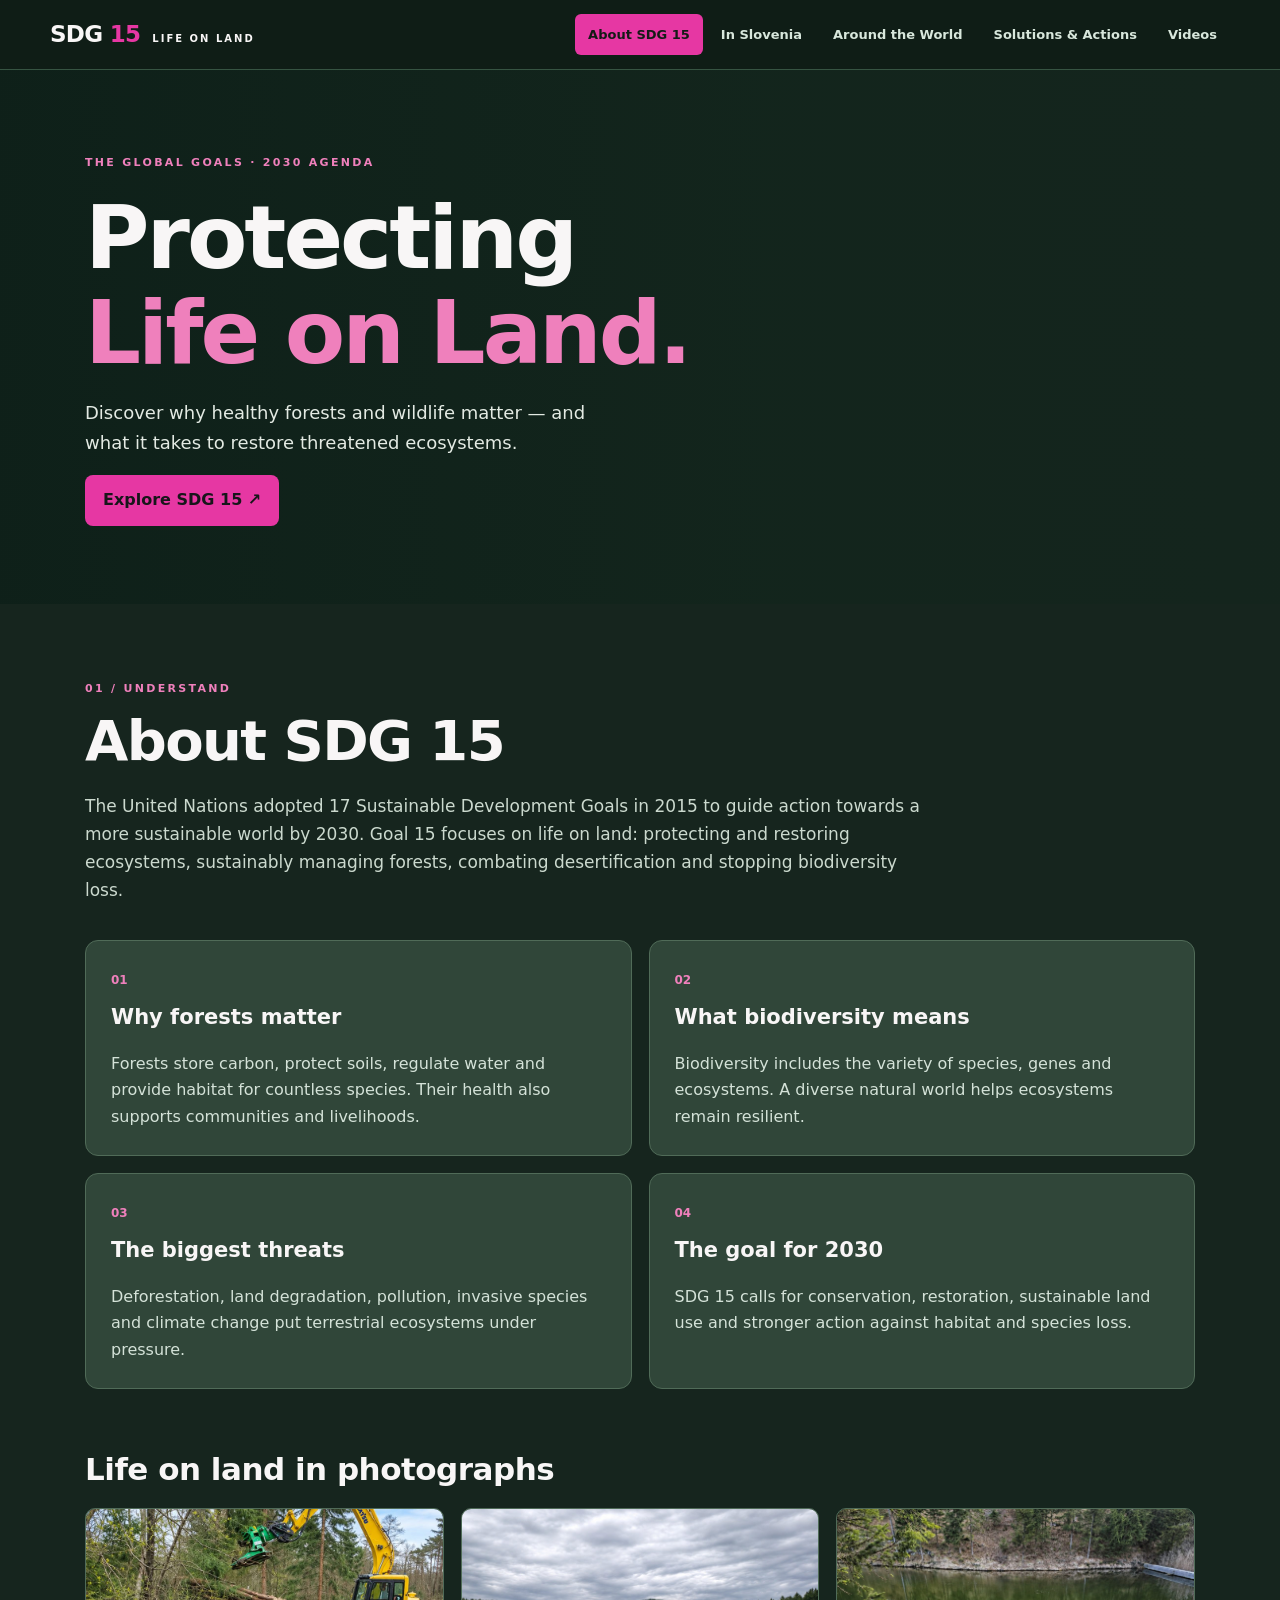
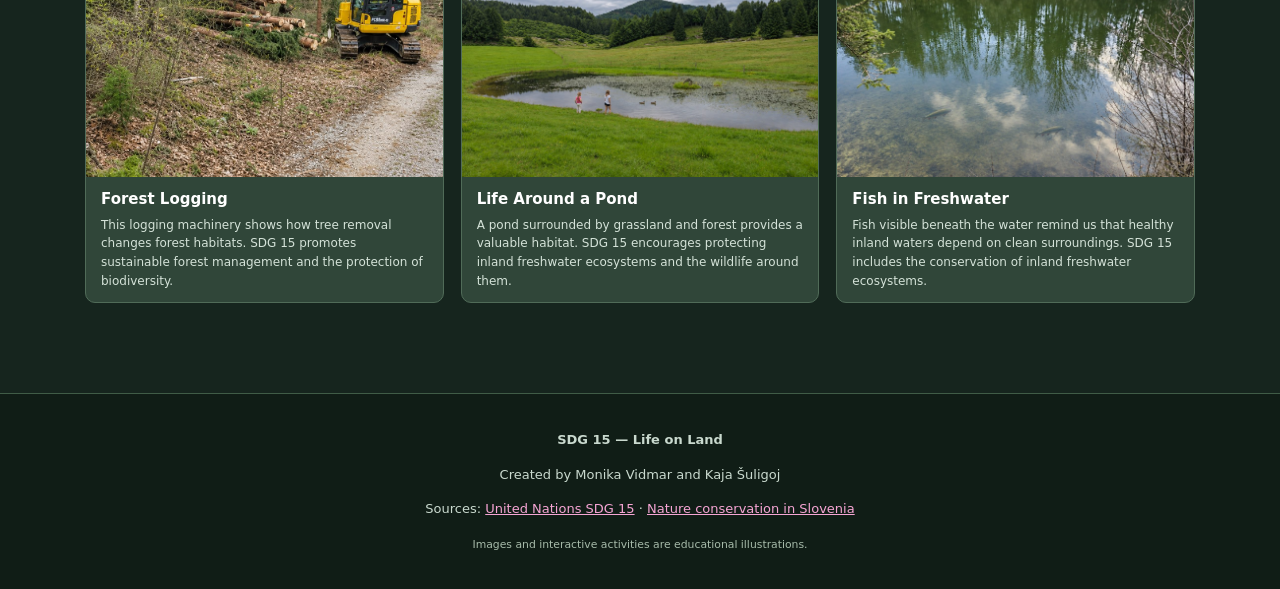
==== commit 0a702445: "Add files via upload" ====
--- a/index.html
+++ b/index.html
@@ -6,4 +6,4 @@
 <section class="page" id="slovenia"><div class="intro"><span class="eyebrow">02 / LOCAL ECOSYSTEMS</span><h2>SDG 15 in Slovenia</h2><p>More than half of Slovenia is forested. From the Julian Alps to the Dinaric forests, the country is home to remarkable wildlife and protected landscapes. Conservation must balance healthy habitats with human activity.</p></div><div class="cards two"><article class="card"><h3>Forests and biodiversity</h3><p>Slovenian forests are home to brown bears, wolves, Eurasian lynx, deer and many bird species. Connected habitats help wildlife survive.</p></article><article class="card"><h3>Protection and challenges</h3><p>Triglav National Park and Natura 2000 sites help safeguard habitats. Fragmentation, invasive species, storms, drought and pests remain concerns.</p></article></div><h3 class="subhead">Forest Guardians <span class="tag">9 hidden animals</span></h3><p class="muted">Search a dark Slovenian forest with your flashlight. Find nine hidden animals and discover a fascinating fact about each one.</p><div class="game-panel"><div class="game-head"><div><span class="eyebrow">SLOVENIA · INTERACTIVE EXPERIENCE</span><h3 id="fg-title">Night Forest Adventure</h3></div><span class="status" id="fg-status">ANIMAL SEARCH</span></div><p id="fg-instruction" class="muted">Move your flashlight across the forest. Look carefully for nine hidden animals and tap each one to discover a fact.</p><div id="night-game" class="night-game" aria-label="Explore the forest by moving the flashlight"><div class="night-forest"></div><div class="darkness" id="darkness"></div><div id="animal-layer"></div><div class="torch" id="torch"></div></div><div class="game-foot"><p id="fg-progress" aria-live="polite">Animals Found: 0 / 9</p><button type="button" class="secondary" id="fg-replay">Play Again</button></div><div id="animal-facts" class="fact-grid"></div></div></div><h3 class="subhead">Slovenia in photographs</h3><div class="gallery" data-gallery="slovenia"></div></section>
 <section class="page" id="world"><div class="intro"><span class="eyebrow">03 / GLOBAL PERSPECTIVE</span><h2>SDG 15 Around the World</h2><p>Environmental challenges vary across countries. Explore five real forest regions on the interactive map to learn how deforestation, habitat fragmentation and biodiversity loss affect ecosystems.</p></div><div class="cards three"><article class="card"><h3>Deforestation</h3><p>Clearing forests for agriculture and other land uses removes habitat and disrupts ecosystems.</p></article><article class="card"><h3>Habitat fragmentation</h3><p>Roads and land conversion can divide wildlife populations and interrupt movement.</p></article><article class="card"><h3>Degraded land</h3><p>Soil damage, unsustainable land use and pollution can make ecosystems harder to restore.</p></article></div><h3 class="subhead">Interactive World Map</h3><p class="muted">Click a location on the world map to discover an environmental problem and learn what can help protect nature.</p><div class="map-shell"><div class="world-map satellite-map" id="info-map" aria-label="Interactive satellite world map"></div><div class="map-detail" id="info-detail" aria-live="polite"><span class="eyebrow">SELECT A LOCATION</span><h3>Explore a forest region</h3><p>Choose one of the five marked locations on the map.</p></div></div><h3 class="subhead">Global ecosystems in photographs</h3><div class="gallery" data-gallery="world"></div></section>
 <section class="page" id="solutions"><div class="intro"><span class="eyebrow">04 / TAKE ACTION</span><h2>Solutions and Actions</h2><p>Conservation requires long-term protection, careful land management and ecological restoration. Explore practical approaches — then test your knowledge with a final SDG 15 quiz.</p></div><div class="cards two"><article class="card"><h3>Restore native vegetation</h3><p>Support natural regeneration and plant appropriate native species where restoration is needed.</p></article><article class="card"><h3>Reconnect habitats</h3><p>Protect wildlife corridors so animals can move between forest areas.</p></article><article class="card"><h3>Protect threatened species</h3><p>Safeguard important habitats, reduce human pressures and support conservation monitoring.</p></article><article class="card"><h3>Choose sustainable practices</h3><p>Reduce waste, support responsible products and land use, and participate in local conservation.</p></article></div><h3 class="subhead">Final SDG 15 Quiz <span class="tag">5 questions</span></h3><p class="muted">Test what you have learned about protecting life on land. Choose one answer for each question and see your final score.</p><div class="game-panel" id="final-quiz"><div class="game-head"><div><span class="eyebrow">SDG 15 · KNOWLEDGE CHECK</span><h3>How much do you know?</h3></div><span class="status" id="quiz-progress">QUESTION 1 / 5</span></div><div id="quiz-question-area" aria-live="polite"></div><div id="quiz-result" hidden aria-live="polite"></div><div class="quiz-actions"><button type="button" class="primary" id="quiz-next" disabled>Next question</button><button type="button" class="secondary" id="quiz-restart" hidden>Try again</button></div></div><h3 class="subhead">Conservation in photographs</h3><div class="gallery" data-gallery="solutions"></div></section>
-<section class="page" id="videos"><div class="intro"><span class="eyebrow">05 / WATCH & LEARN</span><h2>Videos</h2><p>Explore two videos about our planet and the importance of protecting life on land.</p></div><div class="cards two video-grid"><article class="card"><h3>Video 1</h3><div class="video-frame"><iframe src="https://www.youtube-nocookie.com/embed/gXjUdasfAfE" title="SDG 15 video 1" loading="lazy" referrerpolicy="strict-origin-when-cross-origin" allow="accelerometer; autoplay; clipboard-write; encrypted-media; gyroscope; picture-in-picture; web-share" allowfullscreen></iframe></div><p><a href="https://www.youtube.com/watch?v=gXjUdasfAfE" target="_blank" rel="noopener noreferrer">Watch on YouTube</a></p></article><article class="card"><h3>Video 2</h3><div class="video-frame"><iframe src="https://www.youtube-nocookie.com/embed/oK_-qYKt3nM" title="SDG 15 video 2" loading="lazy" referrerpolicy="strict-origin-when-cross-origin" allow="accelerometer; autoplay; clipboard-write; encrypted-media; gyroscope; picture-in-picture; web-share" allowfullscreen></iframe></div><p><a href="https://www.youtube.com/watch?v=oK_-qYKt3nM" target="_blank" rel="noopener noreferrer">Watch on YouTube</a></p></article></div></section></main><dialog id="lightbox"><button class="secondary" id="close-lightbox">Close</button><img id="lightbox-img" alt=""><p id="lightbox-caption"></p></dialog><footer><strong>SDG 15 — Life on Land</strong><p>Created by Monika Vidmar and Kaja Šuligoj</p><p>Sources: <a href="https://sdgs.un.org/goals/goal15" target="_blank" rel="noopener">United Nations SDG 15</a> · <a href="https://www.gov.si/en/topics/nature-conservation/" target="_blank" rel="noopener">Nature conservation in Slovenia</a></p><small>Images and interactive activities are educational illustrations.</small></footer><script src="script.js?v=gallery-photos-1" defer></script></body></html>
+<section class="page" id="videos"><div class="intro"><span class="eyebrow">05 / WATCH & LEARN</span><h2>Videos</h2><p>Explore two videos about our planet and the importance of protecting life on land.</p></div><div class="cards two video-grid"><article class="card"><h3>Video 1</h3><div class="video-frame"><iframe src="https://www.youtube-nocookie.com/embed/gXjUdasfAfE" title="SDG 15 video 1" loading="lazy" referrerpolicy="strict-origin-when-cross-origin" allow="accelerometer; autoplay; clipboard-write; encrypted-media; gyroscope; picture-in-picture; web-share" allowfullscreen></iframe></div><p><a href="https://www.youtube.com/watch?v=gXjUdasfAfE" target="_blank" rel="noopener noreferrer">Watch on YouTube</a></p></article><article class="card"><h3>Video 2</h3><div class="video-frame"><iframe src="https://www.youtube-nocookie.com/embed/oK_-qYKt3nM" title="SDG 15 video 2" loading="lazy" referrerpolicy="strict-origin-when-cross-origin" allow="accelerometer; autoplay; clipboard-write; encrypted-media; gyroscope; picture-in-picture; web-share" allowfullscreen></iframe></div><p><a href="https://www.youtube.com/watch?v=oK_-qYKt3nM" target="_blank" rel="noopener noreferrer">Watch on YouTube</a></p></article></div></section></main><dialog id="lightbox"><button class="secondary" id="close-lightbox">Close</button><img id="lightbox-img" alt=""><p id="lightbox-caption"></p></dialog><footer><strong>SDG 15 — Life on Land</strong><p>Created by Monika Vidmar and Kaja Šuligoj</p><p>Sources: <a href="https://sdgs.un.org/goals/goal15" target="_blank" rel="noopener">United Nations SDG 15</a> · <a href="https://www.gov.si/en/topics/nature-conservation/" target="_blank" rel="noopener">Nature conservation in Slovenia</a></p><small>Images and interactive activities are educational illustrations.</small></footer><script src="script.js?v=quiz-videos-1" defer></script></body></html>
--- a/style.css
+++ b/style.css
@@ -34,5 +34,5 @@
 /* Final quiz and video tab */
 #final-quiz{max-width:850px}.quiz-question{font-size:clamp(19px,3vw,25px);margin:20px 0}.quiz-choices{display:grid;grid-template-columns:repeat(2,minmax(0,1fr));gap:12px}.quiz-choice{border:1px solid #78927c;border-radius:9px;background:#203b2b;color:white;text-align:left;padding:14px 16px;min-height:60px}.quiz-choice:hover:not(:disabled){border-color:#ef80bc;background:#3b3e35}.quiz-choice.correct{border-color:#a9efb0;background:#255a38;color:#fff;opacity:1}.quiz-choice.incorrect{border-color:#ff9baf;background:#663444;color:#fff;opacity:1}.quiz-choice:disabled{cursor:default}.quiz-feedback{min-height:27px;color:#e7e3d3}.quiz-actions{display:flex;gap:12px;margin-top:18px}.video-grid .card{min-width:0}.video-frame{position:relative;width:100%;aspect-ratio:16/9;background:#102218;border-radius:10px;overflow:hidden}.video-frame iframe{width:100%;height:100%;border:0;display:block}.video-grid .card p a{color:#ffb4dc}@media(max-width:620px){.quiz-choices{grid-template-columns:1fr}}
 
-/* Photo gallery captions */
-.photo span{line-height:1.5;min-height:5.5em}
+/* Descriptive captions for the SDG 15 photo galleries */
+.photo span strong{display:block;font-size:15px;line-height:1.4;margin-bottom:6px}.photo span small{display:block;font-size:12px;line-height:1.55;font-weight:400;color:#d4e2d8}.photo{height:100%}
